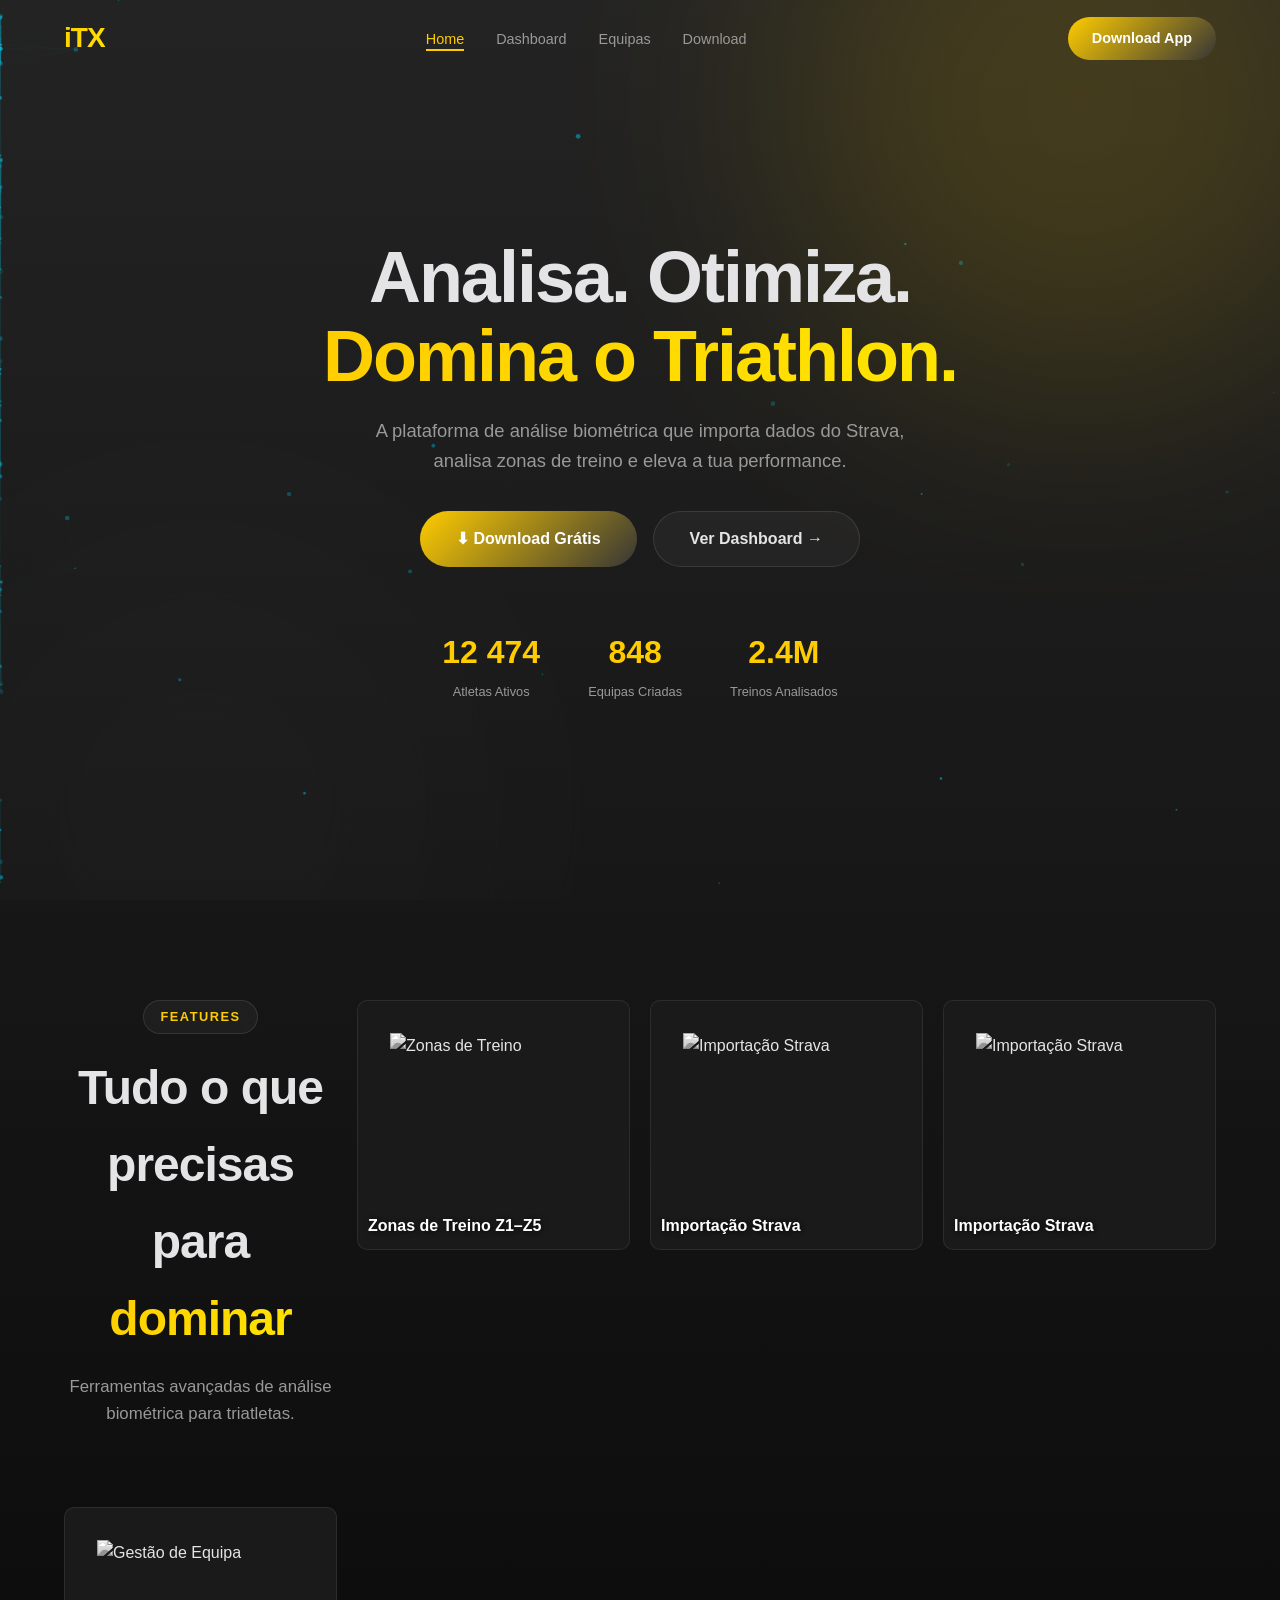
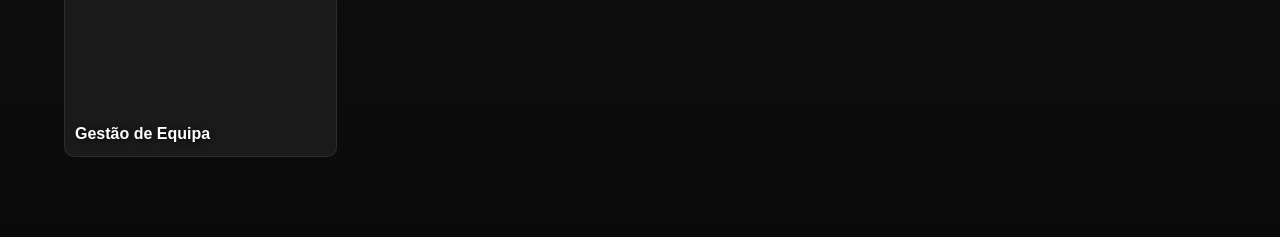
==== index.html @ 2cfc869a "Implement feature card styles and grid layout Added CSS styles for feature cards and grid layout." ====
<!DOCTYPE html>
<html lang="pt">
<head>
  <meta charset="UTF-8"/>
  <meta name="viewport" content="width=device-width, initial-scale=1.0"/>
  <title>iTX — Analisador Biométrico para Triatletas</title>
  <meta name="description" content="iTX é a app de análise biométrica para triatletas. Importa dados do Strava, Garmin, ZEEP e outros. Analise a sua performance ao pormenor."/>
  <link rel="stylesheet" href="styles.css"/>
  <style>
    /* Grid para cards de features */
    .features-grid {
      display: grid;
      grid-template-columns: repeat(auto-fit, minmax(250px, 1fr));
      gap: 20px;
      margin-top: 20px;
    }

    /* Card individual */
    .feature-card {
      position: relative;
      overflow: hidden;
      border-radius: 10px;
      height: 250px;
      display: flex;
      align-items: flex-end;
      justify-content: center;
      transition: transform 0.3s ease;
    }

    .feature-card:hover {
      transform: scale(1.05);
    }

    /* Imagem com filtro preto e branco */
    .minha-imagem {
      width: 100%;
      height: 100%;
      object-fit: cover;
      filter: grayscale(100%);
      transition: filter 0.3s ease;
      display: block;
    }

    .minha-imagem:hover {
      filter: grayscale(0%);
    }

    /* Texto sobreposto */
    .feature-card h3 {
      position: absolute;
      bottom: 10px;
      left: 10px;
      margin: 0;
      color: white;
      z-index: 2;
      text-shadow: 1px 1px 5px rgba(0,0,0,0.7);
      font-size: 1rem;
    }
  </style>
</head>
<body>

<!-- NAVBAR -->
<nav class="navbar" id="navbar">
  <div class="container">
    <a href="index.html" class="nav-logo">iTX</a>
    <ul class="nav-links" id="navLinks">
      <li><a href="index.html" class="active">Home</a></li>
      <li><a href="dashboard.html">Dashboard</a></li>
      <li><a href="teams.html">Equipas</a></li>
      <li><a href="download.html">Download</a></li>
    </ul>
    <a href="download.html" class="nav-cta">Download App</a>
    <button class="hamburger" id="hamburger" aria-label="Abrir Menu">
      <span></span><span></span><span></span>
    </button>
  </div>
</nav>

<!-- HERO -->
<section class="hero" id="hero">
  <canvas id="hero-canvas"></canvas>
  <div class="hero-glow hero-glow-1"></div>
  <div class="hero-glow hero-glow-2"></div>
  <div class="hero-content">
    <h1>Analisa. Otimiza.<br/><span class="gradient">Domina o Triathlon.</span></h1>
    <p>A plataforma de análise biométrica que importa dados do Strava, analisa zonas de treino e eleva a tua performance.</p>
    <div class="hero-buttons">
      <a href="download.html" class="btn-primary">⬇ Download Grátis</a>
      <a href="dashboard.html" class="btn-secondary">Ver Dashboard →</a>
    </div>
    <div class="hero-stats">
      <div class="hero-stat"><div class="number" data-target="12500">0</div><div class="label">Atletas Ativos</div></div>
      <div class="hero-stat"><div class="number" data-target="850">0</div><div class="label">Equipas Criadas</div></div>
      <div class="hero-stat"><div class="number" data-target="2400000">0</div><div class="label">Treinos Analisados</div></div>
    </div>
  </div>
</section>

<!-- FEATURES -->
<section id="features" class="section-padded">
  <div class="container features-grid">
    <div class="section-header reveal">
      <span class="section-tag">Features</span>
      <h2>Tudo o que precisas para <span class="gradient">dominar</span></h2>
      <p>Ferramentas avançadas de análise biométrica para triatletas.</p>
    </div>
    
    <!-- Card 1 -->
    <div class="feature-card">
      <img src="https://th.bing.com/th/id/R.bb0f7c78f700ab9ac6688da3b5086cfa?rik=JYllmGjwyQq37g&riu=http%3a%2f%2festaticos04.marca.com%2fmultimedia%2fjuegos-olimpicos%2fciclismo-pista%2f2016%2ffoton-ciclismo-pista.jpg&ehk=4uuXqbAcId4cYNTs7mXUwyfRypWR9WdDOHV%2fItPjon4%3d&risl=&pid=ImgRaw&r=0" alt="Zonas de Treino" class="minha-imagem">
      <h3>Zonas de Treino Z1–Z5</h3>
    </div>

    <!-- Card 2 -->
    <div class="feature-card">
      <img src="https://cdn.mos.cms.futurecdn.net/6SMFPfkesfo3VJgLJT7yLA-450-80.jpg" alt="Importação Strava" class="minha-imagem">
      <h3>Importação Strava</h3>
    </div>

    <!-- Card 3 -->
    <div class="feature-card">
      <img src="https://tse3.mm.bing.net/th/id/OIP.SvMtjg2W2-2FKrYG_euT1gHaE7?r=0&rs=1&pid=ImgDetMain&o=7&rm=3" alt="Importação Strava" class="minha-imagem">
      <h3>Importação Strava</h3>
    </div>

    <!-- Card 4 -->
    <div class="feature-card">
      <img src="https://tse3.mm.bing.net/th/id/OIP._GAlC9hhS2qosuyYgzfGvwHaDt?r=0&rs=1&pid=ImgDetMain&o=7&rm=3" alt="Gestão de Equipa" class="minha-imagem">
      <h3>Gestão de Equipa</h3>
    </div>
  </div>
</section>

<script src="script.js"></script>
</body>
</html>
---- styles.css ----
@import url('https://tse4.mm.bing.net/th/id/OIP.AXQoUljEABruuZJ7TBf3MgHaEK?w=2560&h=1440&rs=1&pid=ImgDetMain&o=7&rm=3');

:root {
  --bg: #050505;
  --surface: #111111;
  --card: #1a1a1a;
  --card-hover: #222222;
  --border: rgba(255,255,255,0.08);
  --primary: #FFCC00;
  --secondary: #363636;
  --accent: #FFE600;
  --warning: #FFaa00;
  --text: #e4e4e7;
  --text-muted: #999999;
  --z1: #333333;
  --z2: #666666;
  --z3: #999999;
  --z4: #FFCC00;
  --z5: #FFFFFF;
  --font: 'Inter', sans-serif;
  --radius: 16px;
  --radius-sm: 10px;
  --glass: rgba(255,255,255,0.04);
  --glass-border: rgba(255,255,255,0.1);
  --shadow: 0 8px 32px rgba(0,0,0,0.6);
  --transition: 0.3s cubic-bezier(0.4,0,0.2,1);
}

*, *::before, *::after { margin:0; padding:0; box-sizing:border-box; }

html { scroll-behavior: smooth; font-size: 16px; }

body {
  font-family: var(--font);
  background: linear-gradient(rgba(5, 5, 5, 0.88), rgba(5, 5, 5, 0.98)), url('https://tse4.mm.bing.net/th/id/OIP.AXQoUljEABruuZJ7TBf3MgHaEK?w=2560&h=1440&rs=1&pid=ImgDetMain&o=7&rm=3') center/cover fixed no-repeat;
  color: var(--text);
  line-height: 1.6;
  overflow-x: hidden;
}

a { color: var(--primary); text-decoration: none; transition: var(--transition); }
a:hover { color: var(--accent); }

.container { max-width: 1200px; margin: 0 auto; padding: 0 24px; }

/* ===== NAVBAR ===== */
.navbar {
  position: fixed; top: 0; left: 0; right: 0; z-index: 1000;
  padding: 16px 0;
  background: transparent;
  transition: var(--transition);
}
.navbar.scrolled {
  background: rgba(10,10,15,0.85);
  backdrop-filter: blur(20px);
  border-bottom: 1px solid var(--glass-border);
  padding: 10px 0;
}
.minha-imagem {
  filter: grayscale(100%); /* Deixa a imagem em preto e branco */
  transition: filter 0.3s ease; /* Transição suave se quiser hover */
}

/* Opcional: efeito ao passar o mouse */
.minha-imagem:hover {
  filter: grayscale(0%); /* Volta à cor original */
}
.navbar .container {
  display: flex; justify-content: space-between; align-items: center;
}
.nav-logo {
  font-size: 1.75rem; font-weight: 900; letter-spacing: -1px;
  background: linear-gradient(135deg, var(--primary), var(--accent));
  -webkit-background-clip: text; -webkit-text-fill-color: transparent;
  background-clip: text;
}
.nav-links { display: flex; gap: 32px; list-style: none; }
.nav-links a {
  color: var(--text-muted); font-size: 0.9rem; font-weight: 500;
  transition: var(--transition); position: relative;
}
.nav-links a:hover { color: var(--text); -webkit-text-fill-color: unset; }
.nav-links a::after {
  content: ''; position: absolute; bottom: -4px; left: 0; width: 0; height: 2px;
  background: var(--primary); transition: var(--transition);
}
.nav-links a:hover::after { width: 100%; }
.nav-cta {
  padding: 10px 24px; border-radius: 50px; font-weight: 600; font-size: 0.9rem;
  background: linear-gradient(135deg, var(--primary), var(--secondary));
  color: #fff; border: none; cursor: pointer; transition: var(--transition);
}
.nav-cta:hover { transform: translateY(-2px); box-shadow: 0 8px 25px rgba(0,212,255,0.3); color:#fff; }
.hamburger { display: none; flex-direction: column; gap: 5px; cursor: pointer; background:none; border:none; }
.hamburger span { width: 24px; height: 2px; background: var(--text); transition: var(--transition); }

/* ===== HERO ===== */
.hero {
  min-height: 100vh; display: flex; align-items: center; justify-content: center;
  position: relative; overflow: hidden; padding: 120px 0 80px;
}
#hero-canvas {
  position: absolute; top: 0; left: 0; width: 100%; height: 100%; z-index: 0;
}
.hero-glow {
  position: absolute; width: 600px; height: 600px; border-radius: 50%;
  filter: blur(120px); opacity: 0.15; z-index: 0;
}
.hero-glow-1 { background: var(--primary); top: -200px; right: -100px; }
.hero-glow-2 { background: var(--secondary); bottom: -200px; left: -100px; }
.hero-content {
  position: relative; z-index: 2; text-align: center; max-width: 800px;
}
.hero-badge {
  display: inline-flex; align-items: center; gap: 8px;
  padding: 8px 20px; border-radius: 50px;
  background: var(--glass); border: 1px solid var(--glass-border);
  font-size: 0.85rem; color: var(--primary); margin-bottom: 24px;
  animation: fadeInDown 0.8s ease;
}
.hero-badge .dot {
  width: 8px; height: 8px; border-radius: 50%; background: var(--accent);
  animation: pulse 2s infinite;
}
.hero h1 {
  font-size: clamp(2.5rem, 6vw, 4.5rem); font-weight: 900;
  line-height: 1.1; margin-bottom: 20px; letter-spacing: -2px;
  animation: fadeInUp 0.8s ease 0.2s both;
}
.hero h1 .gradient {
  background: linear-gradient(135deg, var(--primary), var(--accent));
  -webkit-background-clip: text; -webkit-text-fill-color: transparent; background-clip: text;
}
.hero p {
  font-size: 1.15rem; color: var(--text-muted); max-width: 560px; margin: 0 auto 36px;
  animation: fadeInUp 0.8s ease 0.4s both;
}
.hero-buttons {
  display: flex; gap: 16px; justify-content: center; flex-wrap: wrap;
  animation: fadeInUp 0.8s ease 0.6s both;
}
.btn-primary {
  padding: 14px 36px; border-radius: 50px; font-weight: 700; font-size: 1rem;
  background: linear-gradient(135deg, var(--primary), var(--secondary));
  color: #fff; border: none; cursor: pointer; transition: var(--transition);
  display: inline-flex; align-items: center; gap: 8px;
}
.btn-primary:hover { transform: translateY(-3px); box-shadow: 0 12px 35px rgba(0,212,255,0.35); color:#fff; }
.btn-secondary {
  padding: 14px 36px; border-radius: 50px; font-weight: 600; font-size: 1rem;
  background: var(--glass); border: 1px solid var(--glass-border);
  color: var(--text); cursor: pointer; transition: var(--transition);
  display: inline-flex; align-items: center; gap: 8px;
}
.btn-secondary:hover { background: rgba(255,255,255,0.08); transform: translateY(-2px); }
.hero-stats {
  display: flex; justify-content: center; gap: 48px; margin-top: 60px;
  animation: fadeInUp 0.8s ease 0.8s both;
}
.hero-stat { text-align: center; }
.hero-stat .number {
  font-size: 2rem; font-weight: 800; color: var(--primary);
}
.hero-stat .label { font-size: 0.8rem; color: var(--text-muted); margin-top: 4px; }

/* ===== SECTION GENERAL ===== */
section { padding: 100px 0; position: relative; }
.section-header { text-align: center; margin-bottom: 60px; }
.section-tag {
  display: inline-block; padding: 6px 16px; border-radius: 50px;
  background: var(--glass); border: 1px solid var(--glass-border);
  font-size: 0.8rem; color: var(--primary); font-weight: 600;
  text-transform: uppercase; letter-spacing: 1.5px; margin-bottom: 16px;
}
.section-header h2 {
  font-size: clamp(2rem, 4vw, 3rem); font-weight: 800; letter-spacing: -1px; margin-bottom: 16px;
}
.section-header p { font-size: 1.05rem; color: var(--text-muted); max-width: 560px; margin: 0 auto; }

/* ===== FEATURES BENTO GRID ===== */
.features-grid {
  display: grid;
  grid-template-columns: repeat(3, 1fr);
  grid-template-rows: auto auto;
  gap: 20px;
}
.feature-card {
  background: var(--card); border: 1px solid var(--border);
  border-radius: var(--radius); padding: 32px;
  transition: var(--transition); position: relative; overflow: hidden;
}
.feature-card::before {
  content: ''; position: absolute; top: 0; left: 0; right: 0; height: 2px;
  background: linear-gradient(90deg, transparent, var(--primary), transparent);
  opacity: 0; transition: var(--transition);
}
.feature-card:hover { background: var(--card-hover); transform: translateY(-4px); border-color: var(--glass-border); }
.feature-card:hover::before { opacity: 1; }
.feature-card.large { grid-column: span 2; }
.feature-icon {
  width: 48px; height: 48px; border-radius: 12px;
  background: linear-gradient(135deg, rgba(0,212,255,0.15), rgba(124,58,237,0.15));
  display: flex; align-items: center; justify-content: center;
  font-size: 1.4rem; margin-bottom: 20px;
}
.feature-card h3 { font-size: 1.2rem; font-weight: 700; margin-bottom: 10px; }
.feature-card p { font-size: 0.92rem; color: var(--text-muted); line-height: 1.6; }

/* Zone bars inside feature card */
.zone-bars { display: flex; gap: 8px; margin-top: 20px; align-items: flex-end; height: 80px; }
.zone-bar {
  flex: 1; border-radius: 6px 6px 0 0; position: relative;
  animation: growUp 1.5s ease forwards; transform-origin: bottom;
}
.zone-bar span {
  position: absolute; top: -22px; left: 50%; transform: translateX(-50%);
  font-size: 0.7rem; font-weight: 700; color: var(--text-muted);
}
.zone-bar.z1 { background: var(--z1); height: 30%; }
.zone-bar.z2 { background: var(--z2); height: 55%; }
.zone-bar.z3 { background: var(--z3); height: 80%; }
.zone-bar.z4 { background: var(--z4); height: 65%; }
.zone-bar.z5 { background: var(--z5); height: 40%; }

/* ===== DASHBOARD PREVIEW ===== */
.dashboard {
  background: var(--surface); border: 1px solid var(--border);
  border-radius: 20px; padding: 32px; margin-top: 20px;
  box-shadow: var(--shadow);
}
.dash-grid {
  display: grid; grid-template-columns: 1fr 1fr; gap: 20px;
}
.dash-card {
  background: var(--card); border: 1px solid var(--border);
  border-radius: var(--radius-sm); padding: 24px;
}
.dash-card h4 {
  font-size: 0.85rem; color: var(--text-muted); font-weight: 600;
  text-transform: uppercase; letter-spacing: 1px; margin-bottom: 16px;
}
.dash-card.full { grid-column: span 2; }

/* Zone chart */
.zones-chart { display: flex; gap: 12px; align-items: flex-end; height: 160px; padding-top: 20px; }
.zone-col { flex: 1; display: flex; flex-direction: column; align-items: center; gap: 8px; height: 100%; justify-content: flex-end; }
.zone-fill {
  width: 100%; border-radius: 8px 8px 4px 4px; transition: height 1.2s ease;
  position: relative;
}
.zone-fill::after {
  content: attr(data-pct); position: absolute; top: -24px; left: 50%;
  transform: translateX(-50%); font-size: 0.75rem; font-weight: 700; color: var(--text);
}
.zone-label { font-size: 0.75rem; font-weight: 600; color: var(--text-muted); }
.zone-fill.z1 { background: linear-gradient(180deg, var(--z1), rgba(59,130,246,0.4)); }
.zone-fill.z2 { background: linear-gradient(180deg, var(--z2), rgba(34,197,94,0.4)); }
.zone-fill.z3 { background: linear-gradient(180deg, var(--z3), rgba(234,179,8,0.4)); }
.zone-fill.z4 { background: linear-gradient(180deg, var(--z4), rgba(249,115,22,0.4)); }
.zone-fill.z5 { background: linear-gradient(180deg, var(--z5), rgba(239,68,68,0.4)); }

/* Metric mini cards */
.metrics-grid { display: grid; grid-template-columns: 1fr 1fr; gap: 12px; }
.metric {
  background: var(--glass); border: 1px solid var(--glass-border);
  border-radius: var(--radius-sm); padding: 16px; text-align: center;
}
.metric .val { font-size: 1.6rem; font-weight: 800; color: var(--primary); }
.metric .lbl { font-size: 0.75rem; color: var(--text-muted); margin-top: 4px; }

/* Donut chart */
.donut-wrap { display: flex; align-items: center; justify-content: center; gap: 24px; }
.donut-chart { width: 140px; height: 140px; position: relative; }
.donut-chart svg { width: 100%; height: 100%; transform: rotate(-90deg); }
.donut-chart circle {
  fill: none; stroke-width: 14; stroke-linecap: round;
  transition: stroke-dashoffset 1.5s ease;
}
.donut-legend { display: flex; flex-direction: column; gap: 8px; }
.legend-item {
  display: flex; align-items: center; gap: 8px; font-size: 0.82rem; color: var(--text-muted);
}
.legend-dot { width: 10px; height: 10px; border-radius: 50%; }

/* Weekly chart */
.weekly-chart { height: 120px; display: flex; align-items: flex-end; gap: 8px; padding-top: 10px; }
.week-bar {
  flex: 1; border-radius: 6px 6px 2px 2px;
  background: linear-gradient(180deg, var(--primary), rgba(0,212,255,0.2));
  transition: height 1s ease; position: relative;
}
.week-bar::after {
  content: attr(data-day); position: absolute; bottom: -20px; left: 50%;
  transform: translateX(-50%); font-size: 0.65rem; color: var(--text-muted);
}

/* Sport tabs */
.sport-tabs { display: flex; gap: 8px; margin-bottom: 20px; }
.sport-tab {
  padding: 8px 20px; border-radius: 50px; font-size: 0.82rem; font-weight: 600;
  background: var(--glass); border: 1px solid var(--glass-border);
  color: var(--text-muted); cursor: pointer; transition: var(--transition);
}
.sport-tab.active, .sport-tab:hover {
  background: linear-gradient(135deg, var(--primary), var(--secondary));
  color: #fff; border-color: transparent;
}

/* ===== TEAMS SECTION ===== */
.teams-showcase {
  display: grid; grid-template-columns: 1fr 1fr; gap: 40px; align-items: center;
}
.team-preview {
  background: var(--card); border: 1px solid var(--border);
  border-radius: var(--radius); padding: 32px; position: relative;
}
.team-header { display: flex; justify-content: space-between; align-items: center; margin-bottom: 24px; }
.team-name { font-size: 1.3rem; font-weight: 700; }
.team-badge {
  padding: 4px 12px; border-radius: 50px; font-size: 0.75rem; font-weight: 600;
  background: rgba(0,255,136,0.1); color: var(--accent); border: 1px solid rgba(0,255,136,0.2);
}
.athlete-list { display: flex; flex-direction: column; gap: 12px; }
.athlete-row {
  display: flex; align-items: center; gap: 12px; padding: 12px;
  background: var(--glass); border-radius: var(--radius-sm);
  border: 1px solid var(--glass-border); transition: var(--transition);
}
.athlete-row:hover { background: rgba(255,255,255,0.06); }
.athlete-avatar {
  width: 40px; height: 40px; border-radius: 50%;
  background: linear-gradient(135deg, var(--primary), var(--secondary));
  display: flex; align-items: center; justify-content: center;
  font-weight: 700; font-size: 0.85rem; color: #fff; flex-shrink: 0;
}
.athlete-info { flex: 1; }
.athlete-info .name { font-weight: 600; font-size: 0.9rem; }
.athlete-info .role { font-size: 0.78rem; color: var(--text-muted); }
.athlete-stats { display: flex; gap: 16px; }
.athlete-stat {
  text-align: center; font-size: 0.75rem;
}
.athlete-stat .val { font-weight: 700; color: var(--primary); font-size: 0.85rem; }
.teams-info h3 { font-size: 1.8rem; font-weight: 800; margin-bottom: 16px; }
.teams-info p { color: var(--text-muted); margin-bottom: 24px; line-height: 1.7; }
.teams-features { list-style: none; display: flex; flex-direction: column; gap: 12px; margin-bottom: 32px; }
.teams-features li {
  display: flex; align-items: center; gap: 10px; font-size: 0.92rem; color: var(--text-muted);
}
.teams-features li .check { color: var(--accent); font-size: 1.1rem; }

/* ===== INTEGRATIONS ===== */
.integrations-track {
  display: flex; justify-content: center; gap: 40px; flex-wrap: wrap;
}
.integration-card {
  width: 140px; height: 140px; display: flex; flex-direction: column;
  align-items: center; justify-content: center; gap: 12px;
  background: var(--card); border: 1px solid var(--border);
  border-radius: var(--radius); transition: var(--transition); cursor: default;
}
.integration-card:hover {
  transform: translateY(-6px); border-color: var(--primary);
  box-shadow: 0 12px 40px rgba(0,212,255,0.1);
}
.integration-card .logo { font-size: 2.2rem; }
.integration-card .name { font-size: 0.8rem; font-weight: 600; color: var(--text-muted); }

/* ===== TESTIMONIALS ===== */
.testimonials-grid { display: grid; grid-template-columns: repeat(3,1fr); gap: 20px; }
.testimonial-card {
  background: var(--card); border: 1px solid var(--border);
  border-radius: var(--radius); padding: 28px;
  transition: var(--transition); position: relative;
}
.testimonial-card:hover { transform: translateY(-4px); border-color: var(--glass-border); }
.testimonial-card .stars { color: var(--z3); font-size: 0.9rem; margin-bottom: 16px; }
.testimonial-card .quote {
  font-size: 0.95rem; color: var(--text-muted); line-height: 1.7;
  margin-bottom: 20px; font-style: italic;
}
.testimonial-author { display: flex; align-items: center; gap: 12px; }
.testimonial-author .avatar {
  width: 44px; height: 44px; border-radius: 50%;
  background: linear-gradient(135deg, var(--secondary), var(--primary));
  display: flex; align-items: center; justify-content: center;
  font-weight: 700; font-size: 1rem; color: #fff;
}
.testimonial-author .info .name { font-weight: 600; font-size: 0.9rem; }
.testimonial-author .info .title { font-size: 0.78rem; color: var(--text-muted); }

/* ===== DOWNLOAD CTA ===== */
.download-section {
  background: linear-gradient(180deg, var(--bg), var(--surface));
  position: relative; overflow: hidden;
}
.download-glow {
  position: absolute; width: 500px; height: 500px; border-radius: 50%;
  filter: blur(140px); opacity: 0.1;
}
.download-glow-1 { background: var(--primary); top: -200px; left: 50%; transform: translateX(-50%); }
.download-content {
  text-align: center; position: relative; z-index: 2;
}
.download-content h2 {
  font-size: clamp(2rem, 4vw, 3.2rem); font-weight: 900; margin-bottom: 16px;
}
.download-content p { font-size: 1.1rem; color: var(--text-muted); margin-bottom: 40px; max-width: 500px; margin-left: auto; margin-right: auto; }
.download-buttons { display: flex; gap: 16px; justify-content: center; flex-wrap: wrap; margin-bottom: 40px; }
.store-btn {
  display: flex; align-items: center; gap: 12px; padding: 14px 28px;
  background: var(--card); border: 1px solid var(--border);
  border-radius: var(--radius-sm); transition: var(--transition); cursor: pointer;
  color: var(--text);
}
.store-btn:hover { border-color: var(--primary); transform: translateY(-3px); box-shadow: 0 8px 30px rgba(0,212,255,0.15); }
.store-btn .icon { font-size: 1.8rem; }
.store-btn .text { text-align: left; }
.store-btn .text .small { font-size: 0.7rem; color: var(--text-muted); }
.store-btn .text .big { font-size: 1rem; font-weight: 700; }
.download-stats { display: flex; justify-content: center; gap: 48px; }
.download-stat .num { font-size: 1.8rem; font-weight: 800; color: var(--primary); }
.download-stat .lbl { font-size: 0.8rem; color: var(--text-muted); }

/* ===== FOOTER ===== */
.footer {
  padding: 60px 0 30px;
  background: var(--surface); border-top: 1px solid var(--border);
}
.footer-grid {
  display: grid; grid-template-columns: 2fr 1fr 1fr 1fr; gap: 40px;
  margin-bottom: 40px;
}
.footer-brand .logo {
  font-size: 1.5rem; font-weight: 900;
  background: linear-gradient(135deg, var(--primary), var(--accent));
  -webkit-background-clip: text; -webkit-text-fill-color: transparent; background-clip: text;
  margin-bottom: 12px;
}
.footer-brand p { font-size: 0.88rem; color: var(--text-muted); line-height: 1.7; }
.footer-col h4 { font-size: 0.85rem; font-weight: 700; text-transform: uppercase; letter-spacing: 1px; margin-bottom: 16px; }
.footer-col ul { list-style: none; display: flex; flex-direction: column; gap: 10px; }
.footer-col ul a { color: var(--text-muted); font-size: 0.88rem; }
.footer-col ul a:hover { color: var(--primary); }
.footer-bottom {
  border-top: 1px solid var(--border); padding-top: 24px;
  display: flex; justify-content: space-between; align-items: center;
  font-size: 0.82rem; color: var(--text-muted);
}
.footer-social { display: flex; gap: 16px; }
.footer-social a { color: var(--text-muted); font-size: 1.1rem; display: flex; align-items: center; justify-content: center; }
.footer-social a img { width: 20px; height: 20px; opacity: 0.7; transition: var(--transition); }
.footer-social a:hover img { opacity: 1; }

.ui-icon { display: inline-block; vertical-align: middle; }
.feature-icon img { width: 28px; height: 28px; }
.integration-card img { width: 40px; height: 40px; }
.store-btn .icon img { width: 28px; height: 28px; }
.req-icon img { width: 40px; height: 40px; }
.team-emoji img { width: 24px; height: 24px; }
.stars img { width: 14px; height: 14px; margin-right: 2px; }
.activity-icon img { width: 20px; height: 20px; }

/* ===== GRADIENT TEXT GLOBAL ===== */
.gradient {
  background: linear-gradient(135deg, var(--primary), var(--accent));
  -webkit-background-clip: text; -webkit-text-fill-color: transparent; background-clip: text;
}
.section-padded { padding: 80px 0; }

/* ===== NAV ACTIVE ===== */
.nav-links a.active { color: var(--primary); }
.nav-links a.active::after { width: 100%; }

/* ===== PAGE HERO (subpages) ===== */
.page-hero {
  padding: 140px 0 60px; position: relative; overflow: hidden;
}
.page-hero-content { max-width: 600px; }
.page-hero-content h1 {
  font-size: clamp(2rem, 5vw, 3.5rem); font-weight: 900; line-height: 1.1;
  letter-spacing: -1.5px; margin-bottom: 16px;
}
.page-hero-content p { font-size: 1.05rem; color: var(--text-muted); }
.download-hero .page-hero-content { max-width: 700px; }

/* ===== CTA SECTION ===== */
.cta-section { padding: 100px 0; position: relative; overflow: hidden; }
.cta-glow {
  position: absolute; width: 600px; height: 600px; border-radius: 50%;
  background: var(--primary); filter: blur(160px); opacity: 0.08;
  top: 50%; left: 50%; transform: translate(-50%,-50%);
}
.cta-content { text-align: center; position: relative; z-index: 2; }
.cta-content h2 {
  font-size: clamp(2rem, 4vw, 3.2rem); font-weight: 900; margin-bottom: 16px;
}
.cta-content p { font-size: 1.1rem; color: var(--text-muted); margin-bottom: 36px; }

/* ===== ZONE DETAILS (dashboard page) ===== */
.zone-details-grid {
  display: grid; grid-template-columns: repeat(5, 1fr); gap: 16px;
}
.zone-detail-card {
  background: var(--card); border: 1px solid var(--border);
  border-radius: var(--radius-sm); padding: 20px;
  transition: var(--transition); border-top: 3px solid var(--zone-color);
}
.zone-detail-card:hover { transform: translateY(-4px); border-color: var(--zone-color); }
.zone-detail-header { display: flex; align-items: center; gap: 10px; margin-bottom: 8px; }
.zone-number {
  font-size: 1.1rem; font-weight: 900; color: var(--zone-color);
  background: rgba(255,255,255,0.05); padding: 4px 10px; border-radius: 6px;
}
.zone-title { font-weight: 700; font-size: 0.9rem; }
.zone-detail-range { font-size: 0.78rem; color: var(--primary); font-weight: 600; margin-bottom: 8px; }
.zone-detail-desc { font-size: 0.8rem; color: var(--text-muted); line-height: 1.5; margin-bottom: 12px; }
.zone-detail-bar {
  height: 6px; background: rgba(255,255,255,0.06); border-radius: 3px; overflow: hidden;
}
.zone-detail-fill { height: 100%; border-radius: 3px; transition: width 1.5s ease; }
.zone-detail-time { font-size: 0.75rem; color: var(--text-muted); margin-top: 6px; }

/* ===== ACTIVITY LIST (dashboard page) ===== */
.activity-list { display: flex; flex-direction: column; gap: 12px; }
.activity-row {
  display: flex; align-items: center; gap: 16px; padding: 16px;
  background: var(--glass); border: 1px solid var(--glass-border);
  border-radius: var(--radius-sm); transition: var(--transition);
}
.activity-row:hover { background: rgba(255,255,255,0.06); }
.activity-icon {
  width: 44px; height: 44px; border-radius: 12px;
  display: flex; align-items: center; justify-content: center;
  font-size: 1.3rem; flex-shrink: 0;
}
.activity-info { flex: 1; }
.activity-name { font-weight: 600; font-size: 0.92rem; }
.activity-date { font-size: 0.78rem; color: var(--text-muted); margin-top: 2px; }
.activity-zones {
  display: flex; gap: 2px; width: 120px; height: 8px; border-radius: 4px; overflow: hidden;
}
.az { flex: 1; }
.az.z1 { background: var(--z1); }
.az.z2 { background: var(--z2); }
.az.z3 { background: var(--z3); }
.az.z4 { background: var(--z4); }
.az.z5 { background: var(--z5); }
.activity-tss {
  font-size: 0.82rem; font-weight: 700; color: var(--primary);
  white-space: nowrap;
}

/* ===== TEAMS PAGE ===== */
.create-team-card {
  background: var(--card); border: 1px solid var(--border);
  border-radius: var(--radius); padding: 36px; margin-bottom: 48px;
}
.create-team-header h3 { font-size: 1.3rem; font-weight: 700; margin-bottom: 8px; }
.create-team-header p { font-size: 0.92rem; color: var(--text-muted); margin-bottom: 24px; }
.create-team-form .form-row { display: flex; gap: 16px; margin-bottom: 20px; }
.form-group { flex: 1; display: flex; flex-direction: column; gap: 6px; }
.form-group label { font-size: 0.82rem; font-weight: 600; color: var(--text-muted); }
.form-group input, .form-group select {
  padding: 12px 16px; border-radius: var(--radius-sm);
  background: var(--glass); border: 1px solid var(--glass-border);
  color: var(--text); font-family: var(--font); font-size: 0.92rem;
  transition: var(--transition); outline: none;
}
.form-group input:focus, .form-group select:focus { border-color: var(--primary); }
.form-group select option { background: var(--card); color: var(--text); }

.teams-section-title {
  font-size: 1.4rem; font-weight: 700; margin-bottom: 24px;
}
.teams-list { display: flex; flex-direction: column; gap: 24px; }
.team-card-full {
  background: var(--card); border: 1px solid var(--border);
  border-radius: var(--radius); padding: 32px; transition: var(--transition);
}
.team-card-full:hover { border-color: var(--glass-border); }
.team-card-header {
  display: flex; justify-content: space-between; align-items: center;
  margin-bottom: 24px; flex-wrap: wrap; gap: 16px;
}
.team-card-title { display: flex; align-items: center; gap: 12px; }
.team-card-title h3 { font-size: 1.2rem; font-weight: 700; }
.team-emoji { font-size: 1.5rem; }
.team-type-badge {
  display: inline-block; padding: 3px 10px; border-radius: 50px;
  font-size: 0.7rem; font-weight: 600; background: rgba(0,212,255,0.1);
  color: var(--primary); border: 1px solid rgba(0,212,255,0.2);
  margin-top: 2px;
}
.team-card-stats { display: flex; gap: 24px; }
.tcs { text-align: center; }
.tcs-val { display: block; font-size: 1.1rem; font-weight: 800; color: var(--primary); }
.tcs-lbl { font-size: 0.72rem; color: var(--text-muted); }

.team-athletes-grid {
  display: grid; grid-template-columns: repeat(4, 1fr); gap: 16px;
}
.team-athlete-card {
  background: var(--glass); border: 1px solid var(--glass-border);
  border-radius: var(--radius-sm); padding: 20px; text-align: center;
  transition: var(--transition);
}
.team-athlete-card:hover { background: rgba(255,255,255,0.06); transform: translateY(-3px); }
.ta-avatar {
  width: 52px; height: 52px; border-radius: 50%; margin: 0 auto 12px;
  display: flex; align-items: center; justify-content: center;
  font-weight: 800; font-size: 1rem; color: #fff;
}
.ta-name { font-weight: 700; font-size: 0.9rem; margin-bottom: 2px; }
.ta-role { font-size: 0.75rem; color: var(--text-muted); margin-bottom: 12px; }
.ta-stats-row { display: flex; justify-content: center; gap: 12px; margin-bottom: 12px; }
.ta-stat { text-align: center; }
.ta-val { display: block; font-size: 0.82rem; font-weight: 700; color: var(--primary); }
.ta-lbl { font-size: 0.65rem; color: var(--text-muted); }
.ta-zone-mini {
  display: flex; gap: 2px; height: 6px; border-radius: 3px; overflow: hidden;
}
.tz { flex: 1; }
.tz.z1 { background: var(--z1); }
.tz.z2 { background: var(--z2); }
.tz.z3 { background: var(--z3); }
.tz.z4 { background: var(--z4); }
.tz.z5 { background: var(--z5); }

/* ===== DOWNLOAD PAGE ===== */
.download-stats-bar {
  display: flex; justify-content: center; align-items: center; gap: 32px;
  background: var(--card); border: 1px solid var(--border);
  border-radius: var(--radius); padding: 32px; flex-wrap: wrap;
}
.dsb-item { text-align: center; }
.dsb-val { font-size: 2rem; font-weight: 900; color: var(--primary); }
.dsb-lbl { font-size: 0.82rem; color: var(--text-muted); margin-top: 4px; }
.dsb-sep { width: 1px; height: 40px; background: var(--border); }

.req-grid { display: grid; grid-template-columns: repeat(3, 1fr); gap: 20px; }
.req-card {
  background: var(--card); border: 1px solid var(--border);
  border-radius: var(--radius); padding: 32px; text-align: center;
  transition: var(--transition);
}
.req-card:hover { transform: translateY(-4px); border-color: var(--primary); }
.req-icon { font-size: 2.5rem; margin-bottom: 16px; }
.req-card h3 { font-size: 1.2rem; font-weight: 700; margin-bottom: 16px; }
.req-list {
  list-style: none; display: flex; flex-direction: column; gap: 8px;
  text-align: left;
}
.req-list li {
  font-size: 0.88rem; color: var(--text-muted); padding-left: 16px;
  position: relative;
}
.req-list li::before {
  content: '✓'; position: absolute; left: 0; color: var(--accent); font-size: 0.8rem;
}

/* FAQ */
.faq-list { max-width: 720px; margin: 0 auto; display: flex; flex-direction: column; gap: 12px; }
.faq-item {
  background: var(--card); border: 1px solid var(--border);
  border-radius: var(--radius-sm); overflow: hidden; transition: var(--transition);
}
.faq-item:hover { border-color: var(--glass-border); }
.faq-question {
  width: 100%; display: flex; justify-content: space-between; align-items: center;
  padding: 18px 24px; background: none; border: none; color: var(--text);
  font-family: var(--font); font-size: 0.95rem; font-weight: 600;
  cursor: pointer; text-align: left;
}
.faq-icon {
  font-size: 1.3rem; color: var(--primary); transition: var(--transition);
}
.faq-answer {
  max-height: 0; overflow: hidden; transition: max-height 0.4s ease, padding 0.4s ease;
}
.faq-answer p { padding: 0 24px; font-size: 0.9rem; color: var(--text-muted); line-height: 1.7; }
.faq-item.open .faq-answer { max-height: 200px; }
.faq-item.open .faq-answer p { padding: 0 24px 18px; }
.faq-item.open .faq-icon { transform: rotate(45deg); }

/* ===== ANIMATIONS ===== */
@keyframes fadeInUp { from { opacity:0; transform:translateY(30px); } to { opacity:1; transform:translateY(0); } }
@keyframes fadeInDown { from { opacity:0; transform:translateY(-20px); } to { opacity:1; transform:translateY(0); } }
@keyframes pulse { 0%,100% { opacity:1; } 50% { opacity:0.4; } }
@keyframes growUp { from { transform: scaleY(0); } to { transform: scaleY(1); } }
@keyframes float { 0%,100% { transform: translateY(0); } 50% { transform: translateY(-10px); } }
@keyframes glow { 0%,100% { box-shadow: 0 0 20px rgba(0,212,255,0.2); } 50% { box-shadow: 0 0 40px rgba(0,212,255,0.4); } }

.reveal { opacity: 0; transform: translateY(40px); transition: opacity 0.8s ease, transform 0.8s ease; }
.reveal.visible { opacity: 1; transform: translateY(0); }

/* ===== RESPONSIVE ===== */
@media (max-width: 1024px) {
  .features-grid { grid-template-columns: repeat(2, 1fr); }
  .feature-card.large { grid-column: span 1; }
  .dash-grid { grid-template-columns: 1fr; }
  .dash-card.full { grid-column: span 1; }
  .teams-showcase { grid-template-columns: 1fr; }
  .zone-details-grid { grid-template-columns: repeat(3, 1fr); }
  .team-athletes-grid { grid-template-columns: repeat(2, 1fr); }
}
@media (max-width: 768px) {
  .nav-links { display: none; position: fixed; top: 0; left: 0; right: 0; bottom: 0; background: rgba(10,10,15,0.97); flex-direction: column; align-items: center; justify-content: center; gap: 24px; }
  .nav-links.open { display: flex; }
  .hamburger { display: flex; }
  .nav-cta { display: none; }
  .features-grid { grid-template-columns: 1fr; }
  .testimonials-grid { grid-template-columns: 1fr; }
  .hero-stats { gap: 24px; }
  .hero h1 { font-size: 2.2rem; }
  .footer-grid { grid-template-columns: 1fr 1fr; }
  .download-buttons { flex-direction: column; align-items: center; }
  .integrations-track { gap: 16px; }
  .integration-card { width: 110px; height: 110px; }
  .zone-details-grid { grid-template-columns: repeat(2, 1fr); }
  .team-athletes-grid { grid-template-columns: 1fr; }
  .req-grid { grid-template-columns: 1fr; }
  .create-team-form .form-row { flex-direction: column; }
  .activity-zones { display: none; }
  .dsb-sep { display: none; }
  .download-stats-bar { gap: 24px; }
}
@media (max-width: 480px) {
  .hero-stats { flex-direction: column; gap: 16px; }
  .footer-grid { grid-template-columns: 1fr; }
  .footer-bottom { flex-direction: column; gap: 12px; text-align: center; }
  .zone-details-grid { grid-template-columns: 1fr; }
  .team-card-stats { gap: 12px; }
}
/ *   C L I C K   A N I M A T I O N S   * / 
 
 . b t n - p r i m a r y : a c t i v e ,   . b t n - s e c o n d a r y : a c t i v e ,   . n a v - c t a : a c t i v e ,   . s t o r e - b t n : a c t i v e ,   . s p o r t - t a b : a c t i v e   {   t r a n s f o r m :   s c a l e ( 0 . 9 5 ) ;   t r a n s i t i o n :   t r a n s f o r m   0 . 1 s   e a s e ;   } 
 
 . i n t e g r a t i o n - c a r d : a c t i v e ,   . f e a t u r e - c a r d : a c t i v e ,   . t e a m - c a r d - f u l l : a c t i v e   {   t r a n s f o r m :   s c a l e ( 0 . 9 8 ) ;   t r a n s i t i o n :   t r a n s f o r m   0 . 1 s   e a s e ;   } 
 
 
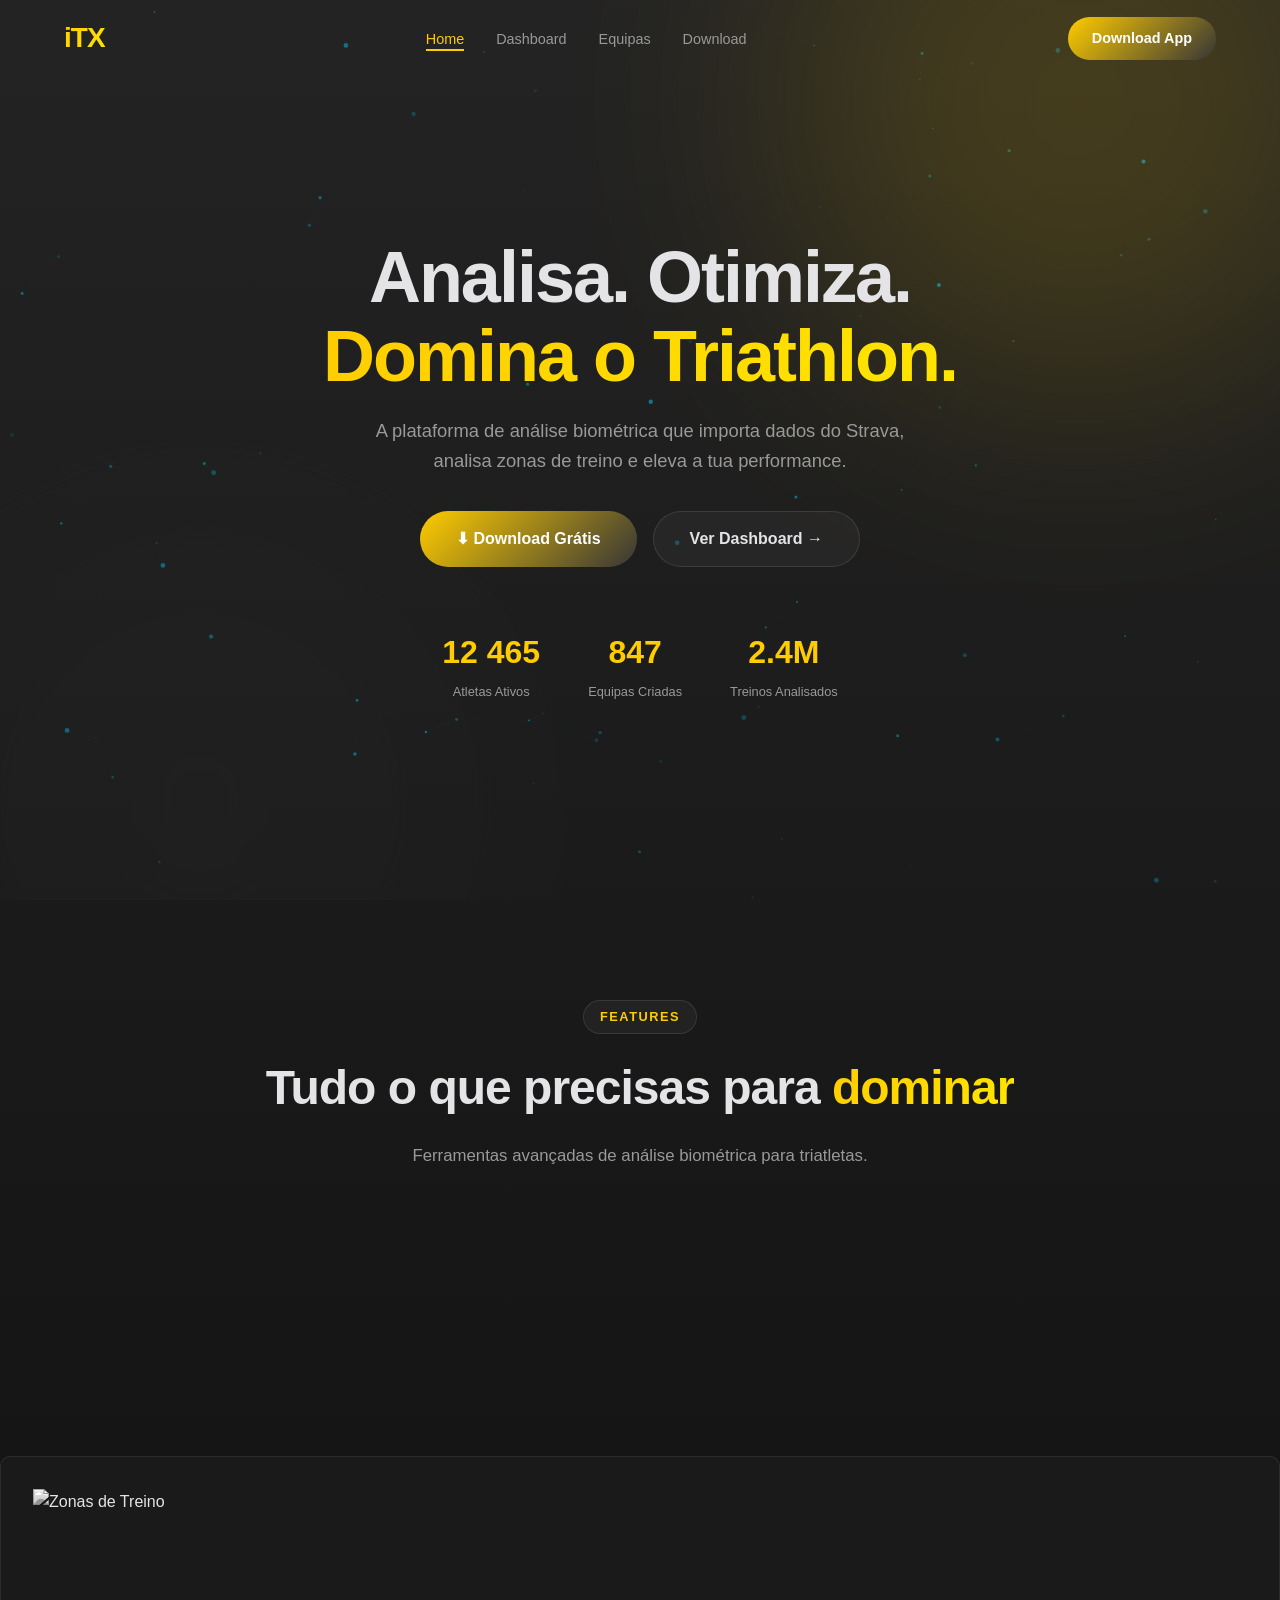
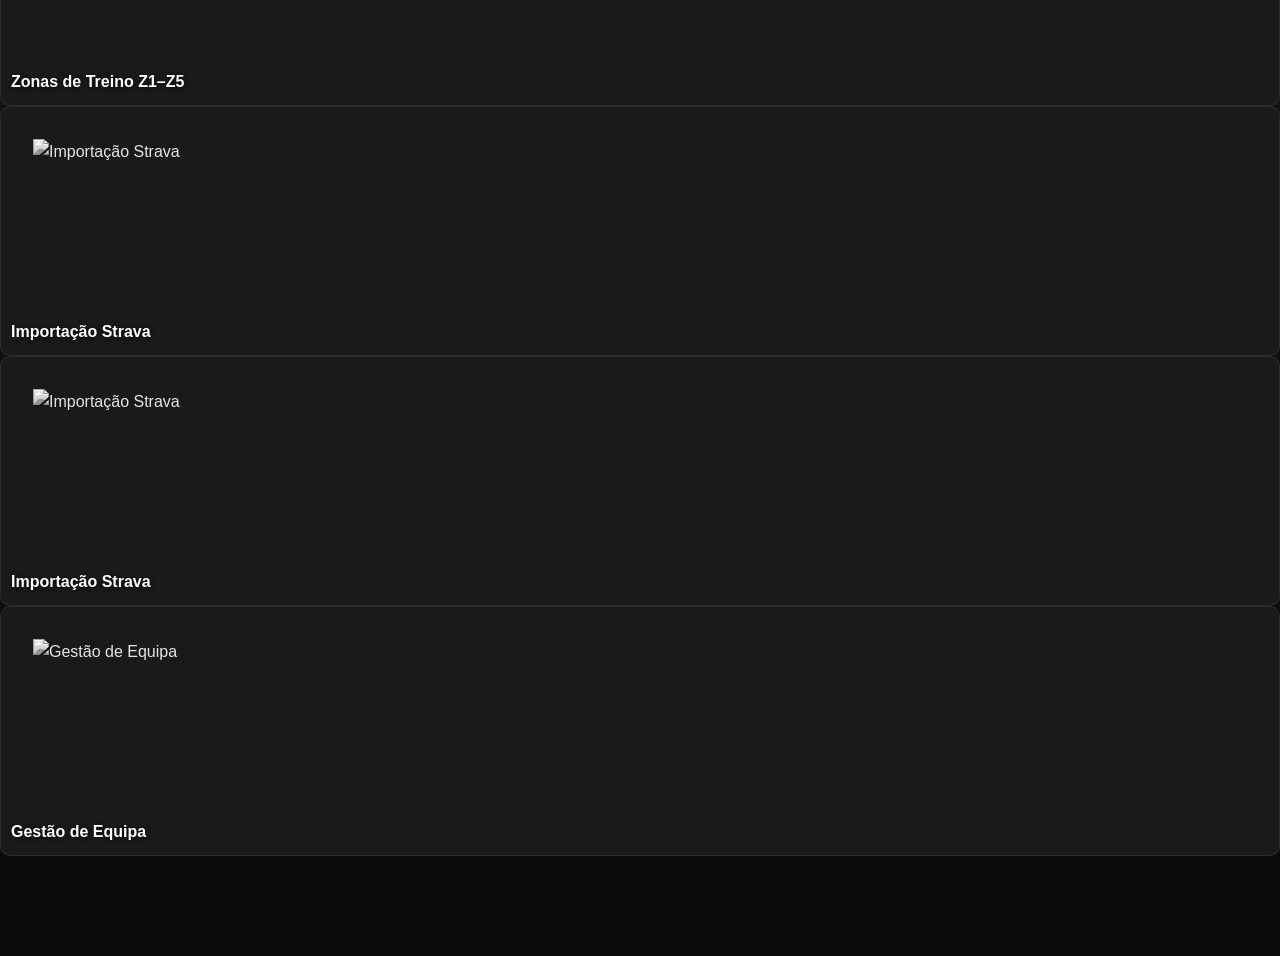
==== commit 2c4b2a93: "Update index.html" ====
--- a/index.html
+++ b/index.html
@@ -99,13 +99,15 @@
 
 <!-- FEATURES -->
 <section id="features" class="section-padded">
-  <div class="container features-grid">
+  <div class="container features-grid" style="alignment">
     <div class="section-header reveal">
       <span class="section-tag">Features</span>
       <h2>Tudo o que precisas para <span class="gradient">dominar</span></h2>
       <p>Ferramentas avançadas de análise biométrica para triatletas.</p>
     </div>
-    
+</section>
+    <br>  
+  <section>
     <!-- Card 1 -->
     <div class="feature-card">
       <img src="https://th.bing.com/th/id/R.bb0f7c78f700ab9ac6688da3b5086cfa?rik=JYllmGjwyQq37g&riu=http%3a%2f%2festaticos04.marca.com%2fmultimedia%2fjuegos-olimpicos%2fciclismo-pista%2f2016%2ffoton-ciclismo-pista.jpg&ehk=4uuXqbAcId4cYNTs7mXUwyfRypWR9WdDOHV%2fItPjon4%3d&risl=&pid=ImgRaw&r=0" alt="Zonas de Treino" class="minha-imagem">
@@ -130,7 +132,7 @@
       <h3>Gestão de Equipa</h3>
     </div>
   </div>
-</section>
+  </section>
 
 <script src="script.js"></script>
 </body>
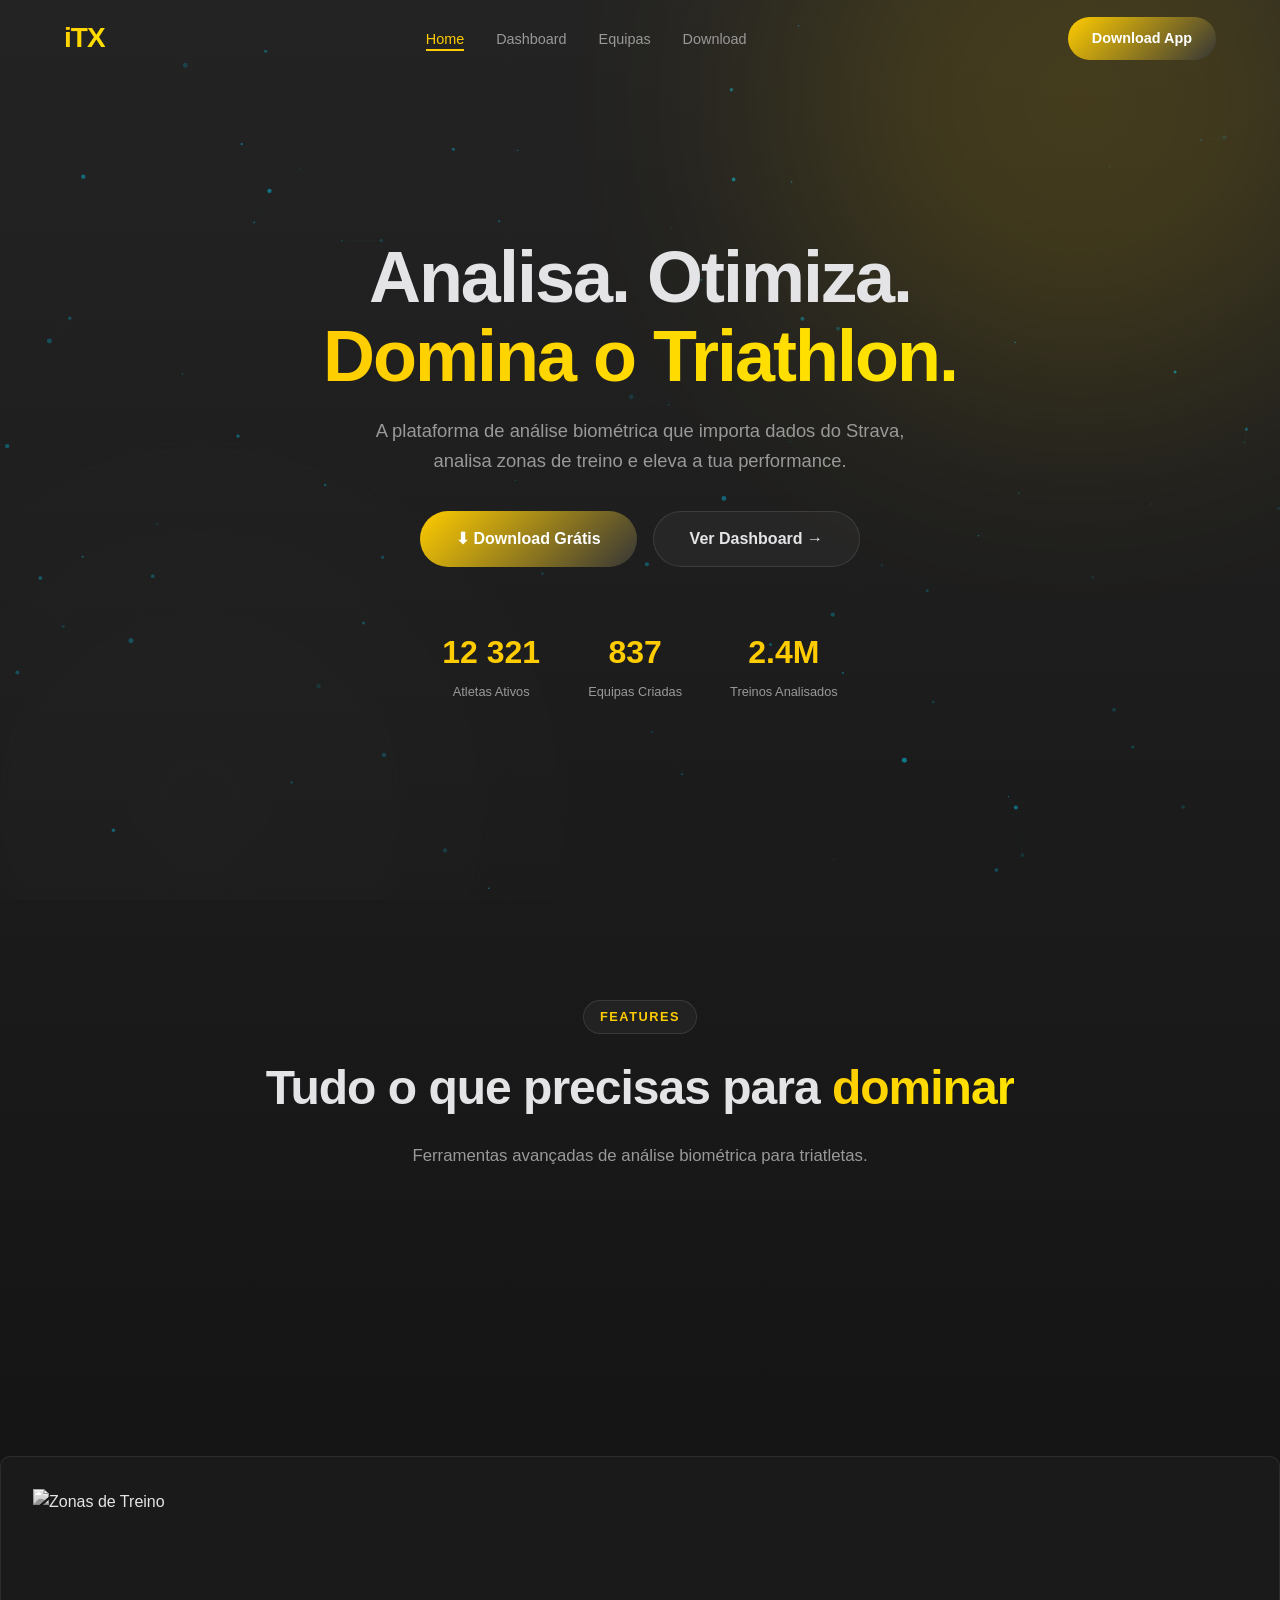
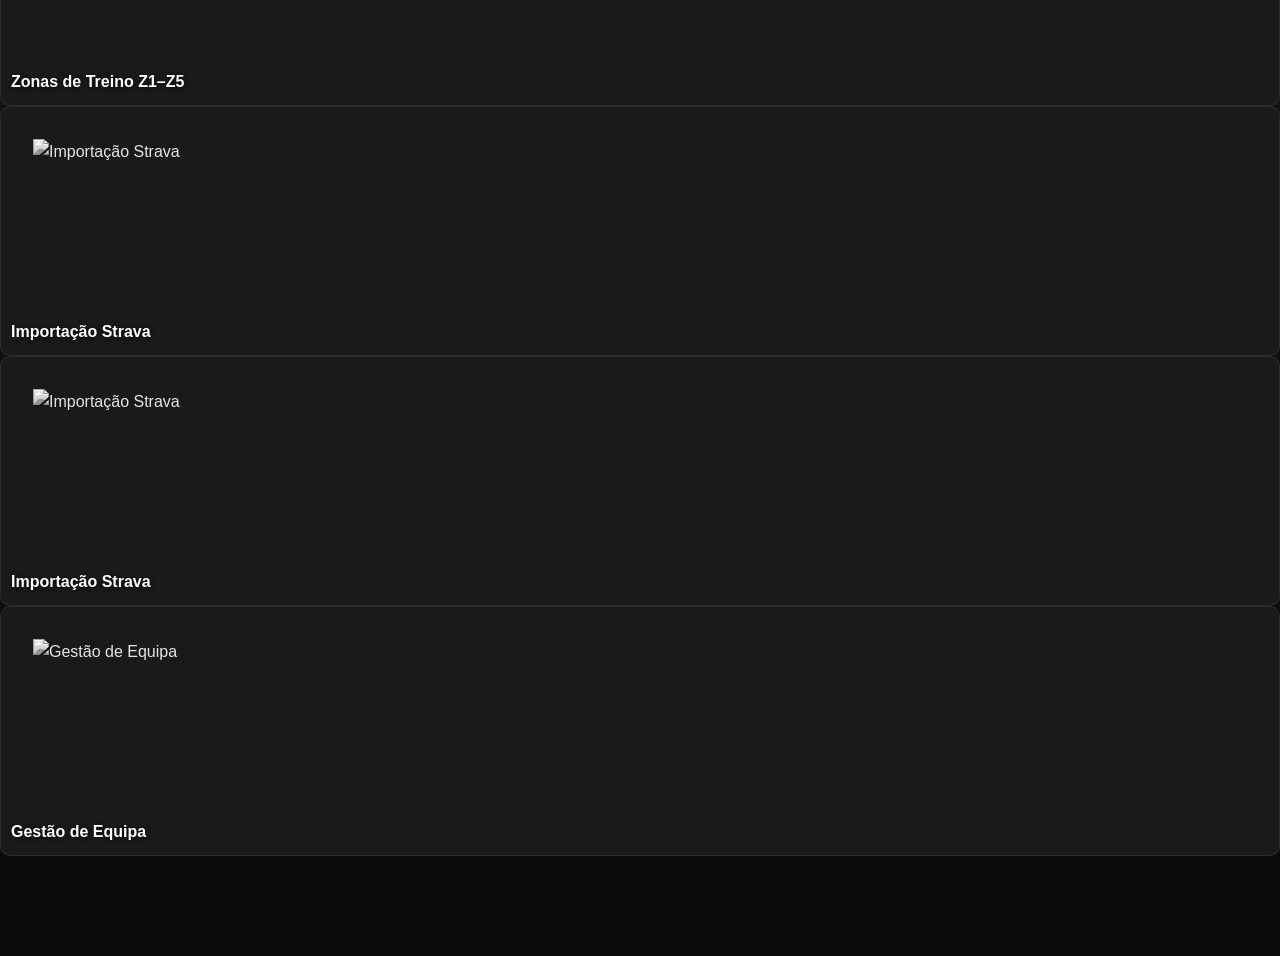
==== commit 67a95179: "Update image sources in feature cards" ====
--- a/index.html
+++ b/index.html
@@ -116,19 +116,19 @@
 
     <!-- Card 2 -->
     <div class="feature-card">
-      <img src="https://cdn.mos.cms.futurecdn.net/6SMFPfkesfo3VJgLJT7yLA-450-80.jpg" alt="Importação Strava" class="minha-imagem">
+      <img src="https://tse1.mm.bing.net/th/id/OIP.mgq06PzTIaF3Ek2VtNVN0QHaE-?r=0&rs=1&pid=ImgDetMain&o=7&rm=3" alt="Importação Strava" class="minha-imagem">
       <h3>Importação Strava</h3>
     </div>
 
     <!-- Card 3 -->
     <div class="feature-card">
-      <img src="https://tse3.mm.bing.net/th/id/OIP.SvMtjg2W2-2FKrYG_euT1gHaE7?r=0&rs=1&pid=ImgDetMain&o=7&rm=3" alt="Importação Strava" class="minha-imagem">
+      <img src="https://s.rfi.fr/media/display/e0f17c84-1139-11ea-8fb1-005056a99247/w:980/p:16x9/volta_da_franca.jpg" alt="Importação Strava" class="minha-imagem">
       <h3>Importação Strava</h3>
     </div>
 
     <!-- Card 4 -->
     <div class="feature-card">
-      <img src="https://tse3.mm.bing.net/th/id/OIP._GAlC9hhS2qosuyYgzfGvwHaDt?r=0&rs=1&pid=ImgDetMain&o=7&rm=3" alt="Gestão de Equipa" class="minha-imagem">
+      <img src="https://cdn.mos.cms.futurecdn.net/W2ZifqxatjD6QUdGsDQuFU.jpg" alt="Gestão de Equipa" class="minha-imagem">
       <h3>Gestão de Equipa</h3>
     </div>
   </div>
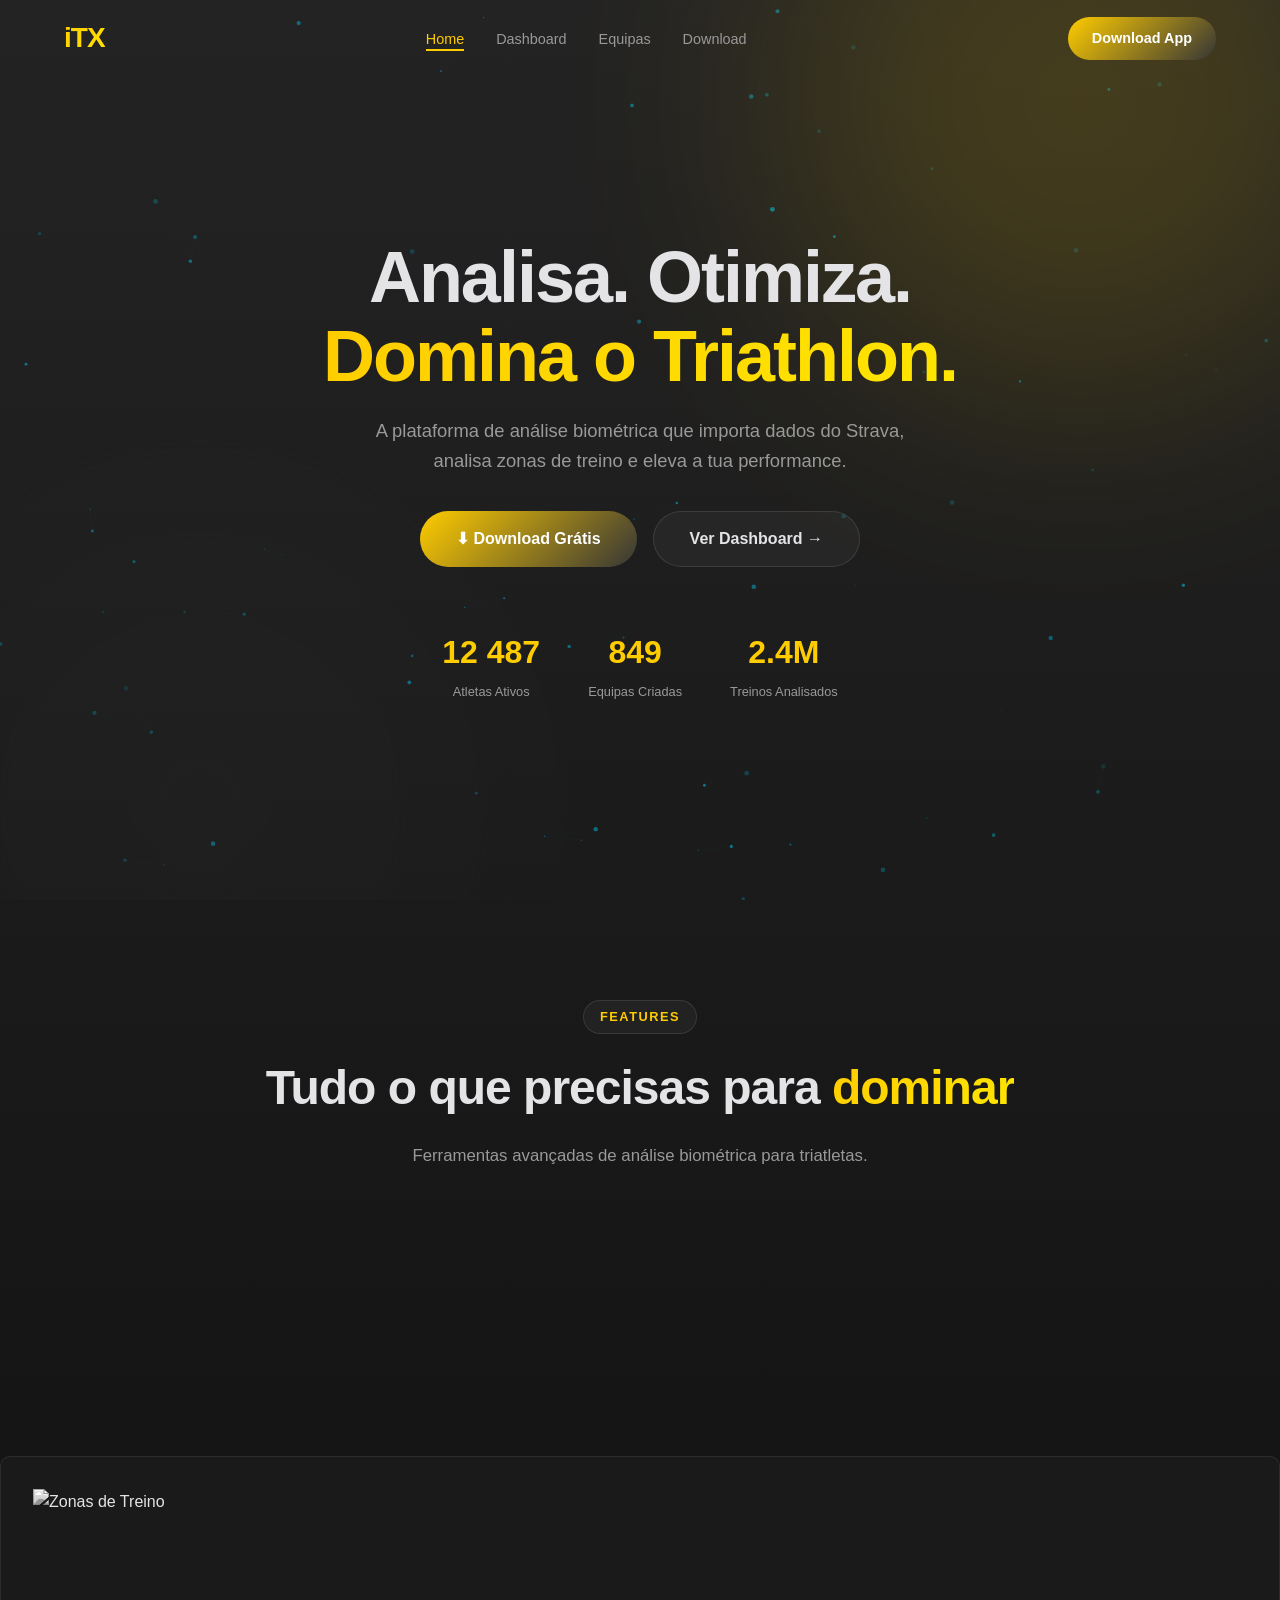
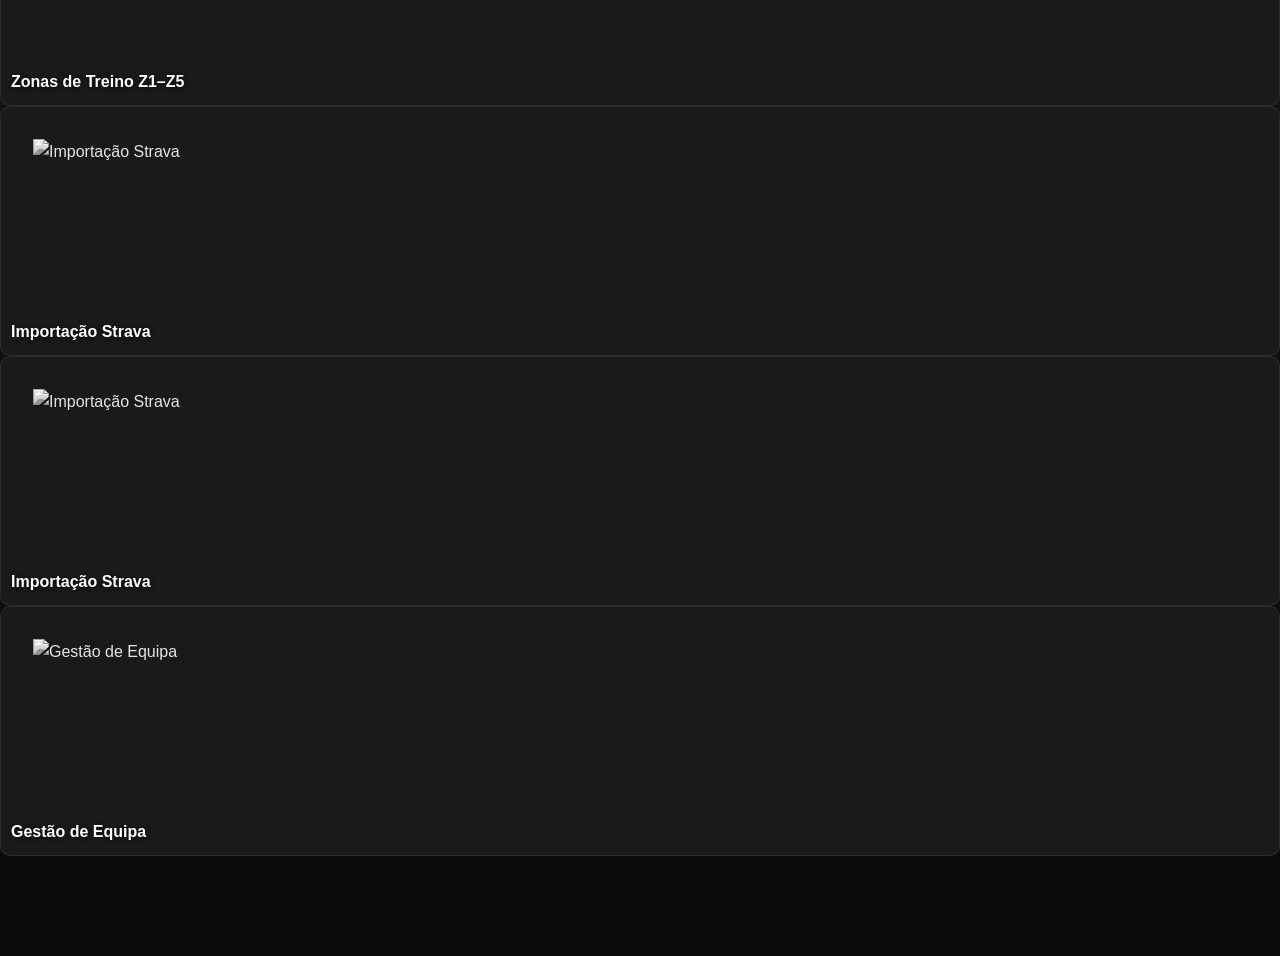
==== commit bbe0351a: "Update image source for feature card" ====
--- a/index.html
+++ b/index.html
@@ -122,7 +122,7 @@
 
     <!-- Card 3 -->
     <div class="feature-card">
-      <img src="https://s.rfi.fr/media/display/e0f17c84-1139-11ea-8fb1-005056a99247/w:980/p:16x9/volta_da_franca.jpg" alt="Importação Strava" class="minha-imagem">
+      <img src="https://tse1.mm.bing.net/th/id/OIP.7cfXo02lJDOfmULs_I9XpQHaFj?r=0&pid=ImgDet&w=474&h=355&rs=1&o=7&rm=3" alt="Importação Strava" class="minha-imagem">
       <h3>Importação Strava</h3>
     </div>
 
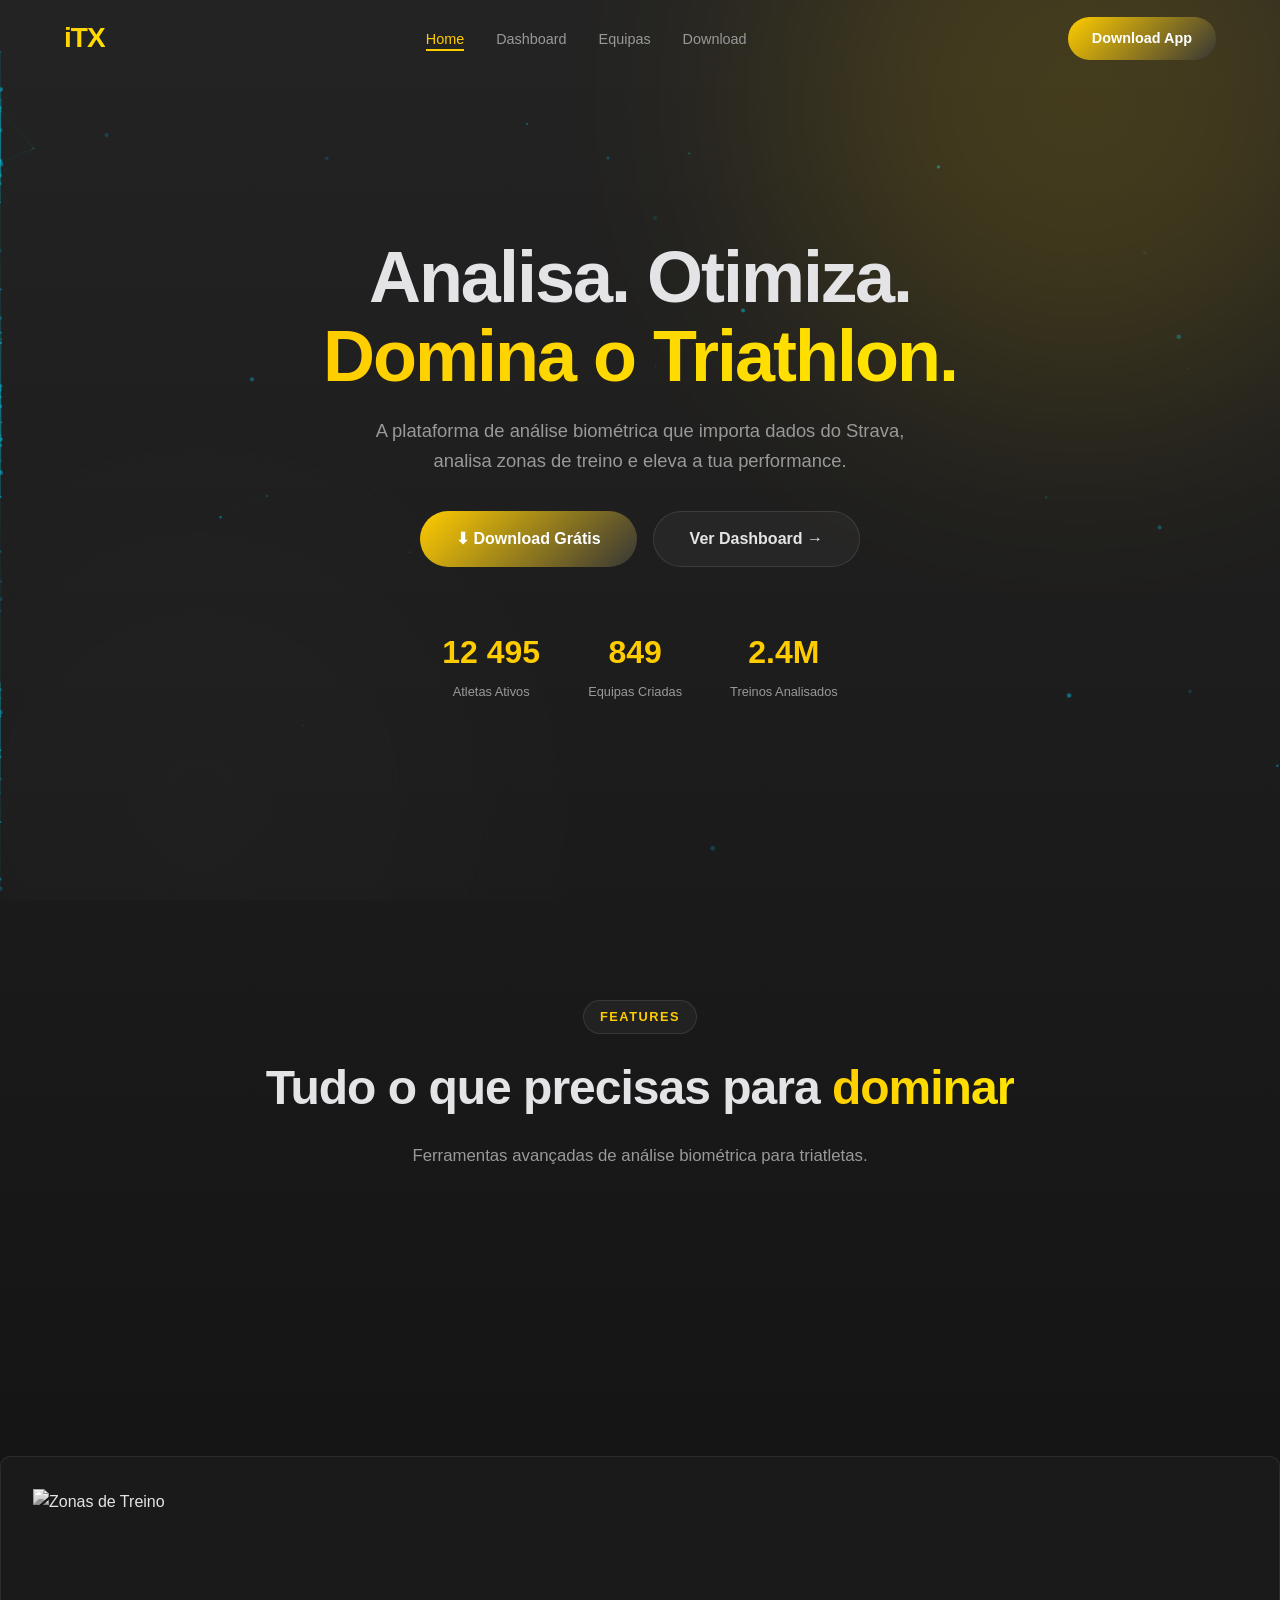
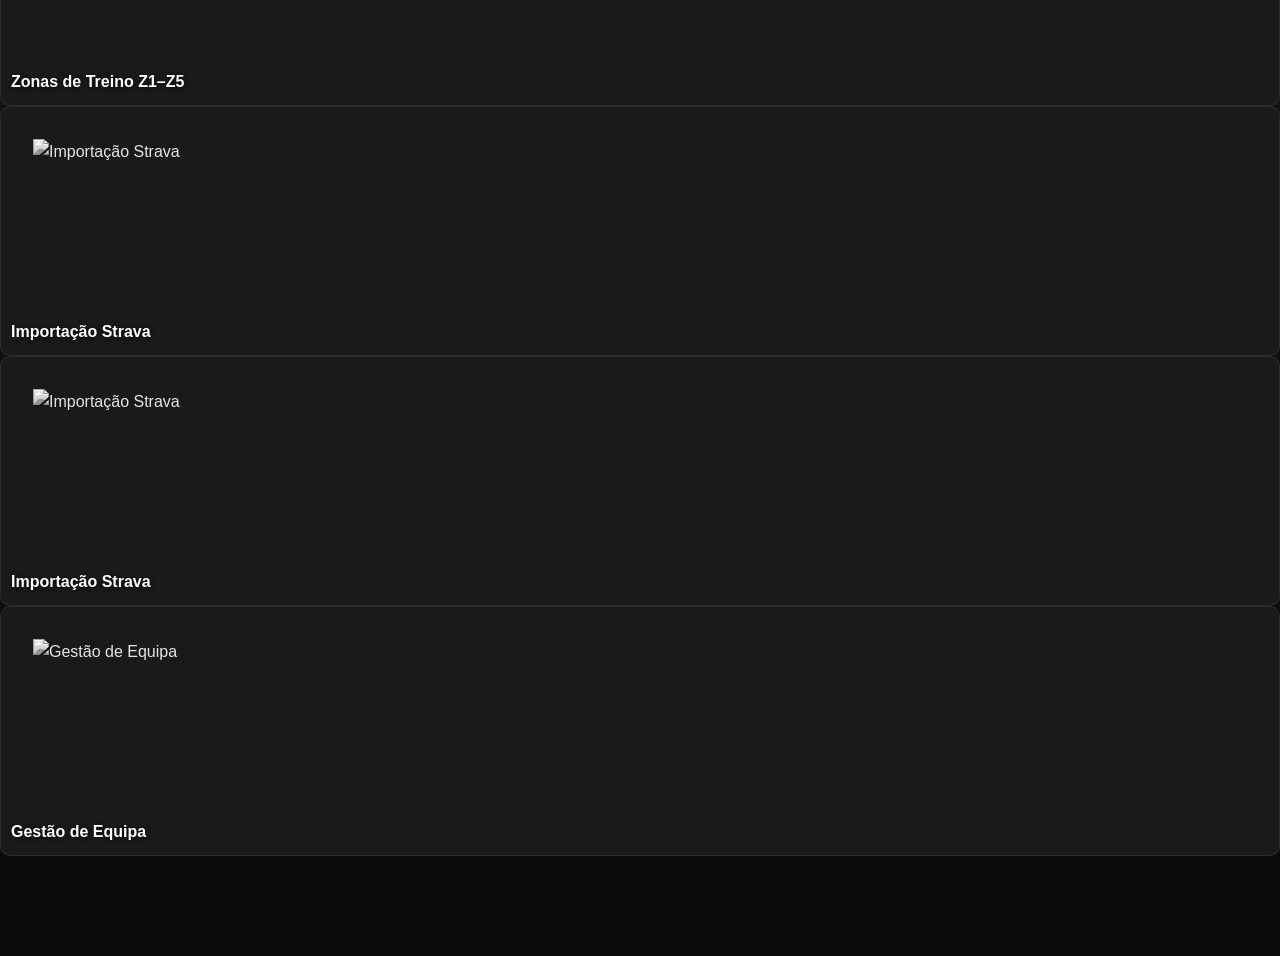
==== commit 389432aa: "Update index.html" ====
--- a/index.html
+++ b/index.html
@@ -116,13 +116,13 @@
 
     <!-- Card 2 -->
     <div class="feature-card">
-      <img src="https://tse1.mm.bing.net/th/id/OIP.mgq06PzTIaF3Ek2VtNVN0QHaE-?r=0&rs=1&pid=ImgDetMain&o=7&rm=3" alt="Importação Strava" class="minha-imagem">
+      <img src="https://cdn.mos.cms.futurecdn.net/wZvTKC5dreS8kf7hZuFQaj-1200-80.jpg" alt="Importação Strava" class="minha-imagem">
       <h3>Importação Strava</h3>
     </div>
 
     <!-- Card 3 -->
     <div class="feature-card">
-      <img src="https://tse1.mm.bing.net/th/id/OIP.7cfXo02lJDOfmULs_I9XpQHaFj?r=0&pid=ImgDet&w=474&h=355&rs=1&o=7&rm=3" alt="Importação Strava" class="minha-imagem">
+      <img src="https://bicycledesign.net/wp-content/uploads/2011/05/Zabriskie-USpro-TT.jpg" alt="Importação Strava" class="minha-imagem">
       <h3>Importação Strava</h3>
     </div>
 
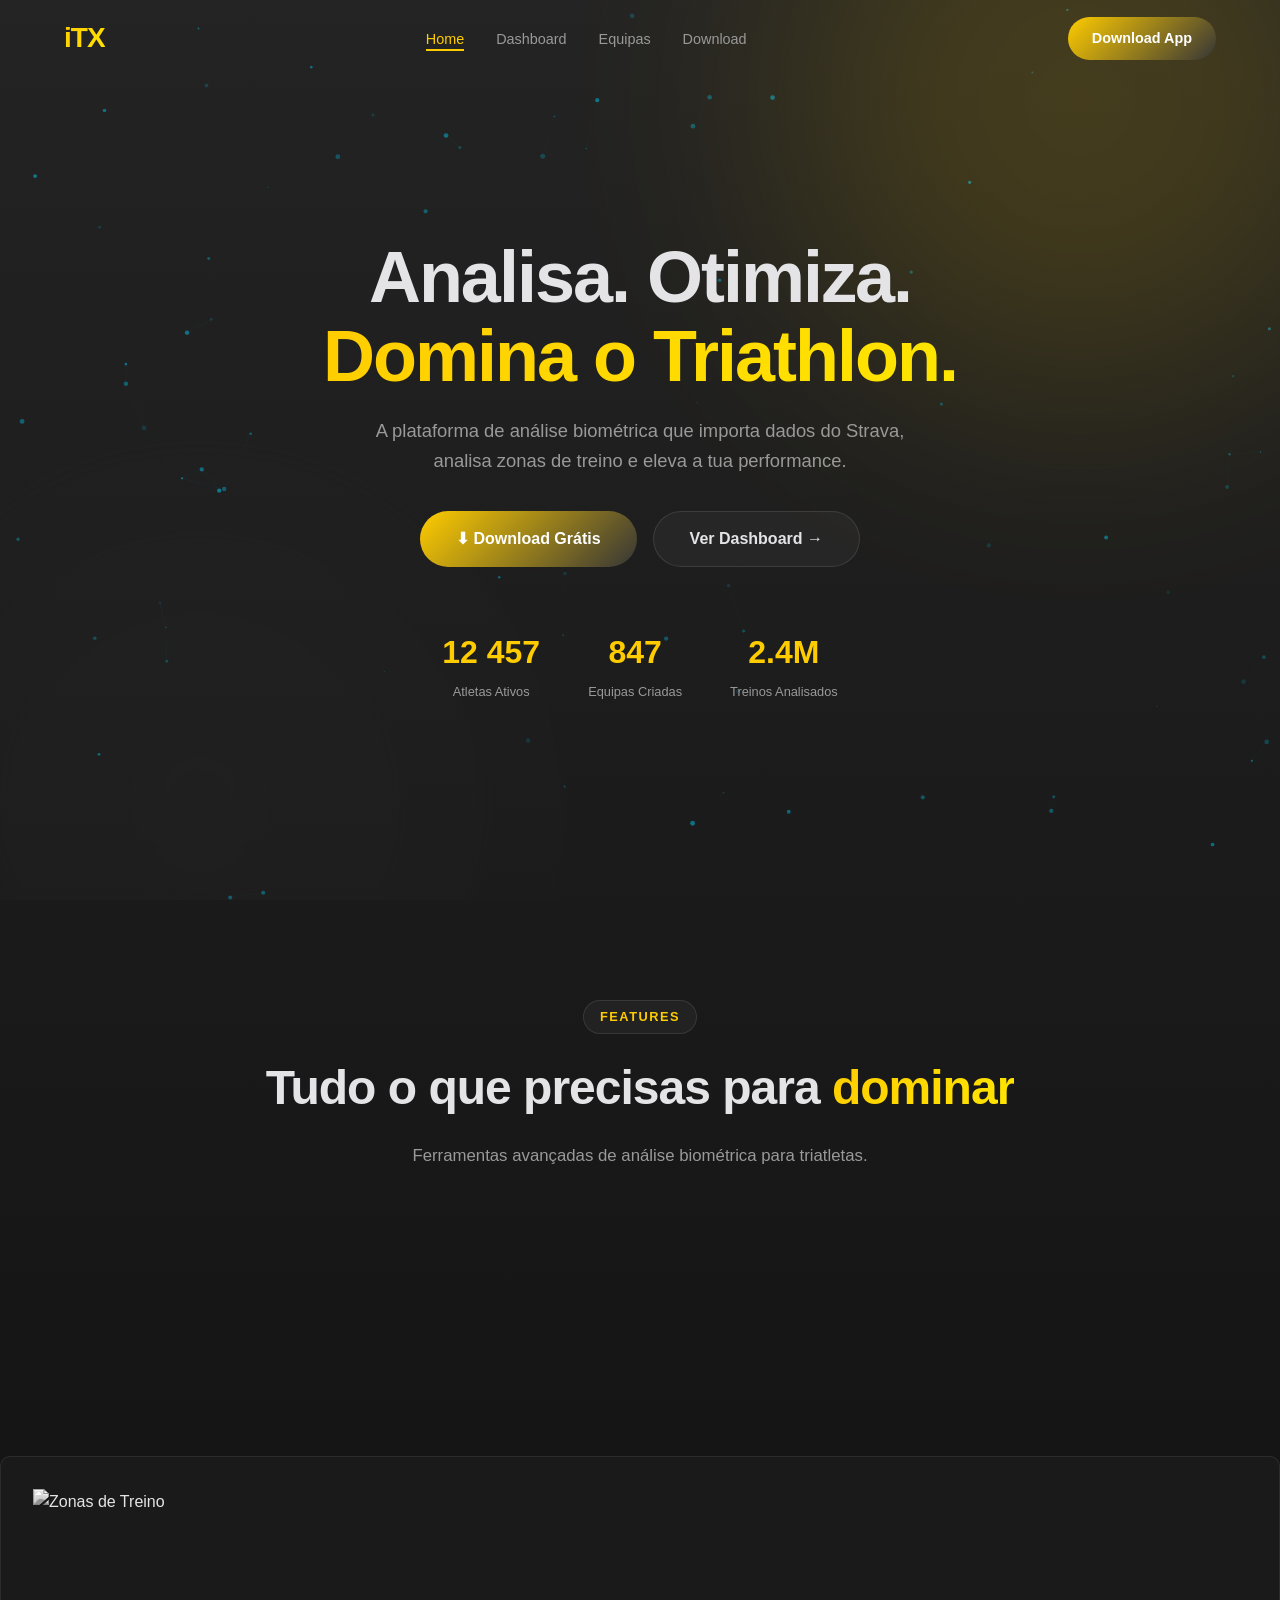
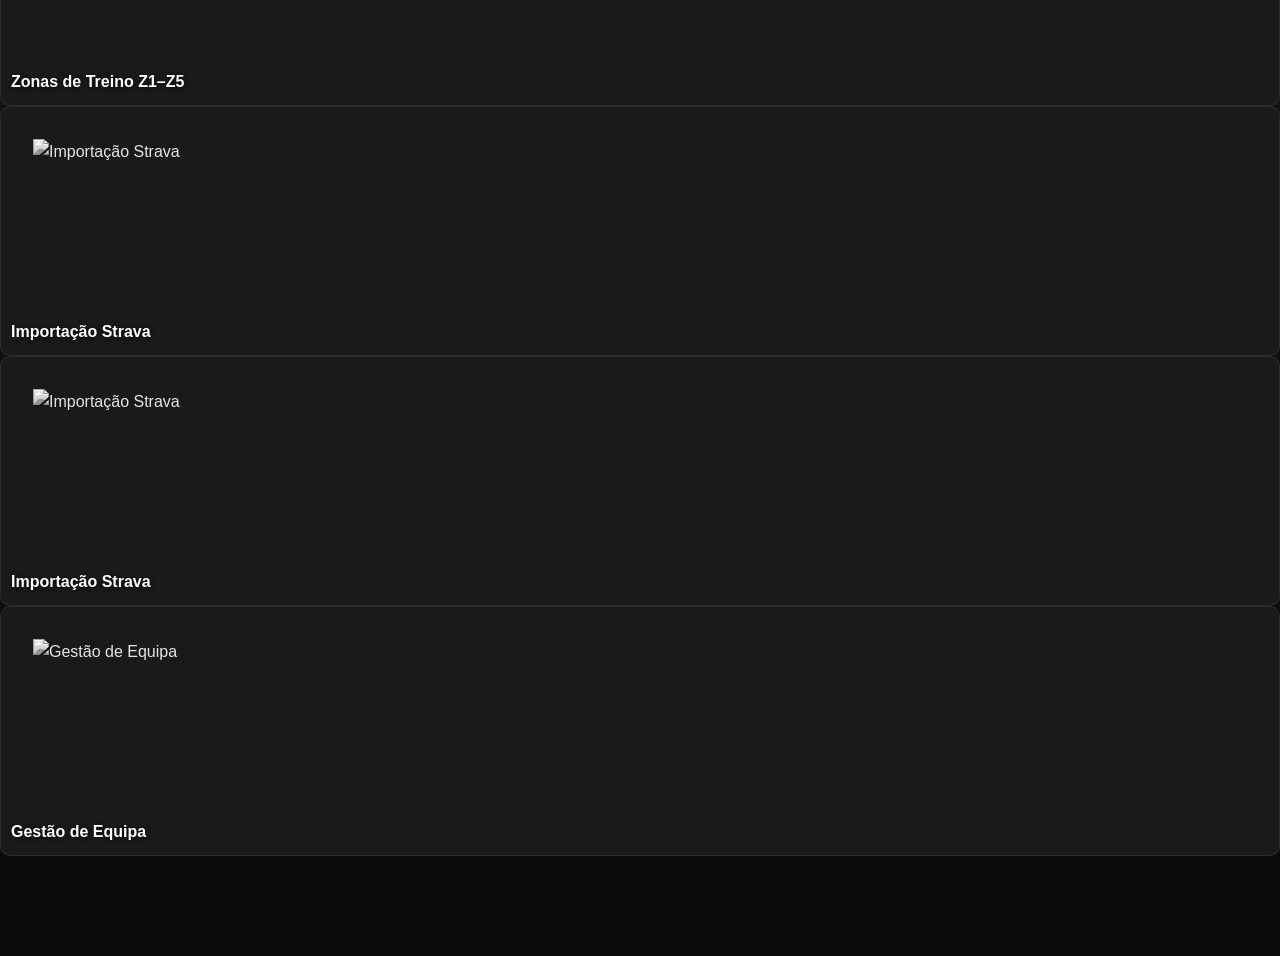
==== commit fdf993b5: "Update index.html" ====
--- a/index.html
+++ b/index.html
@@ -110,26 +110,27 @@
   <section>
     <!-- Card 1 -->
     <div class="feature-card">
+      <h3>Zonas de Treino Z1–Z5</h3>
       <img src="https://th.bing.com/th/id/R.bb0f7c78f700ab9ac6688da3b5086cfa?rik=JYllmGjwyQq37g&riu=http%3a%2f%2festaticos04.marca.com%2fmultimedia%2fjuegos-olimpicos%2fciclismo-pista%2f2016%2ffoton-ciclismo-pista.jpg&ehk=4uuXqbAcId4cYNTs7mXUwyfRypWR9WdDOHV%2fItPjon4%3d&risl=&pid=ImgRaw&r=0" alt="Zonas de Treino" class="minha-imagem">
-      <h3>Zonas de Treino Z1–Z5</h3>
     </div>
 
     <!-- Card 2 -->
     <div class="feature-card">
+      <h3>Importação Strava</h3>
       <img src="https://cdn.mos.cms.futurecdn.net/wZvTKC5dreS8kf7hZuFQaj-1200-80.jpg" alt="Importação Strava" class="minha-imagem">
-      <h3>Importação Strava</h3>
     </div>
 
     <!-- Card 3 -->
     <div class="feature-card">
+      <h3>Importação Strava</h3>
       <img src="https://bicycledesign.net/wp-content/uploads/2011/05/Zabriskie-USpro-TT.jpg" alt="Importação Strava" class="minha-imagem">
-      <h3>Importação Strava</h3>
+
     </div>
 
     <!-- Card 4 -->
     <div class="feature-card">
+      <h3>Gestão de Equipa</h3>
       <img src="https://cdn.mos.cms.futurecdn.net/W2ZifqxatjD6QUdGsDQuFU.jpg" alt="Gestão de Equipa" class="minha-imagem">
-      <h3>Gestão de Equipa</h3>
     </div>
   </div>
   </section>
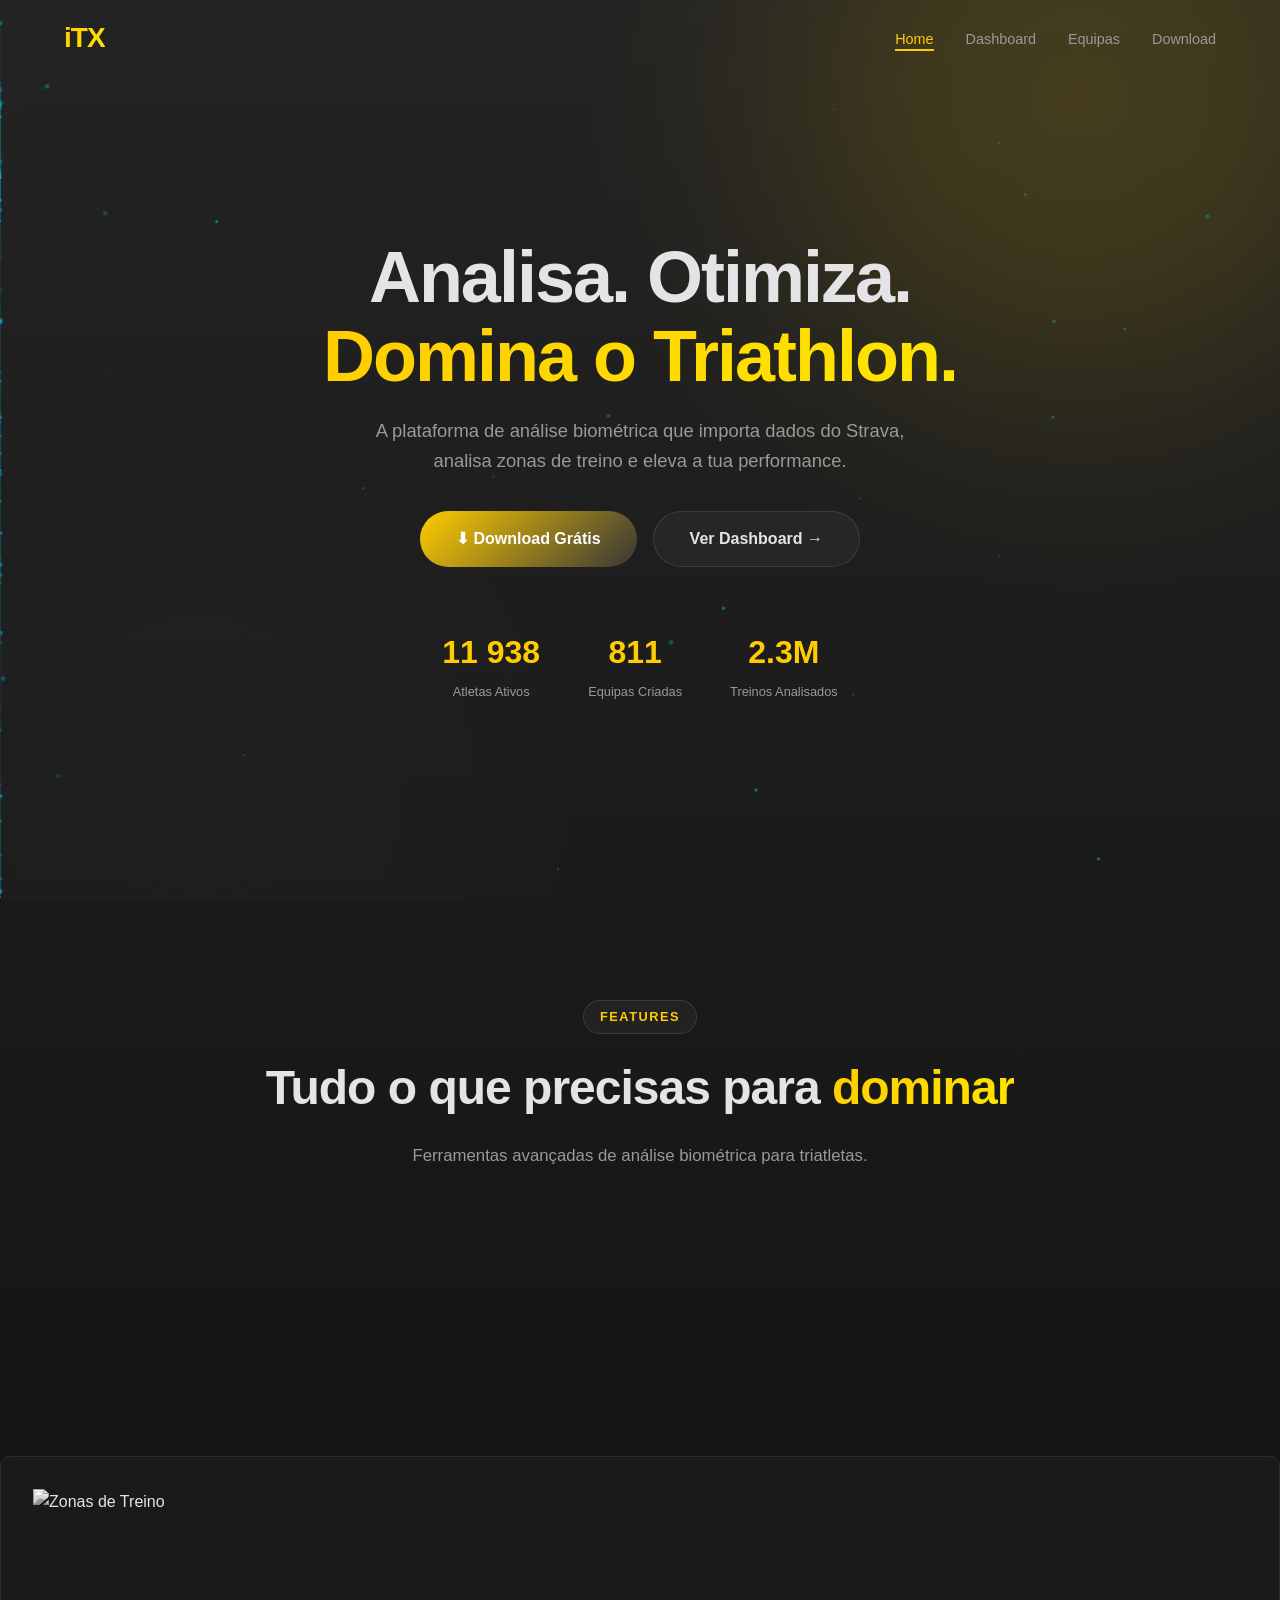
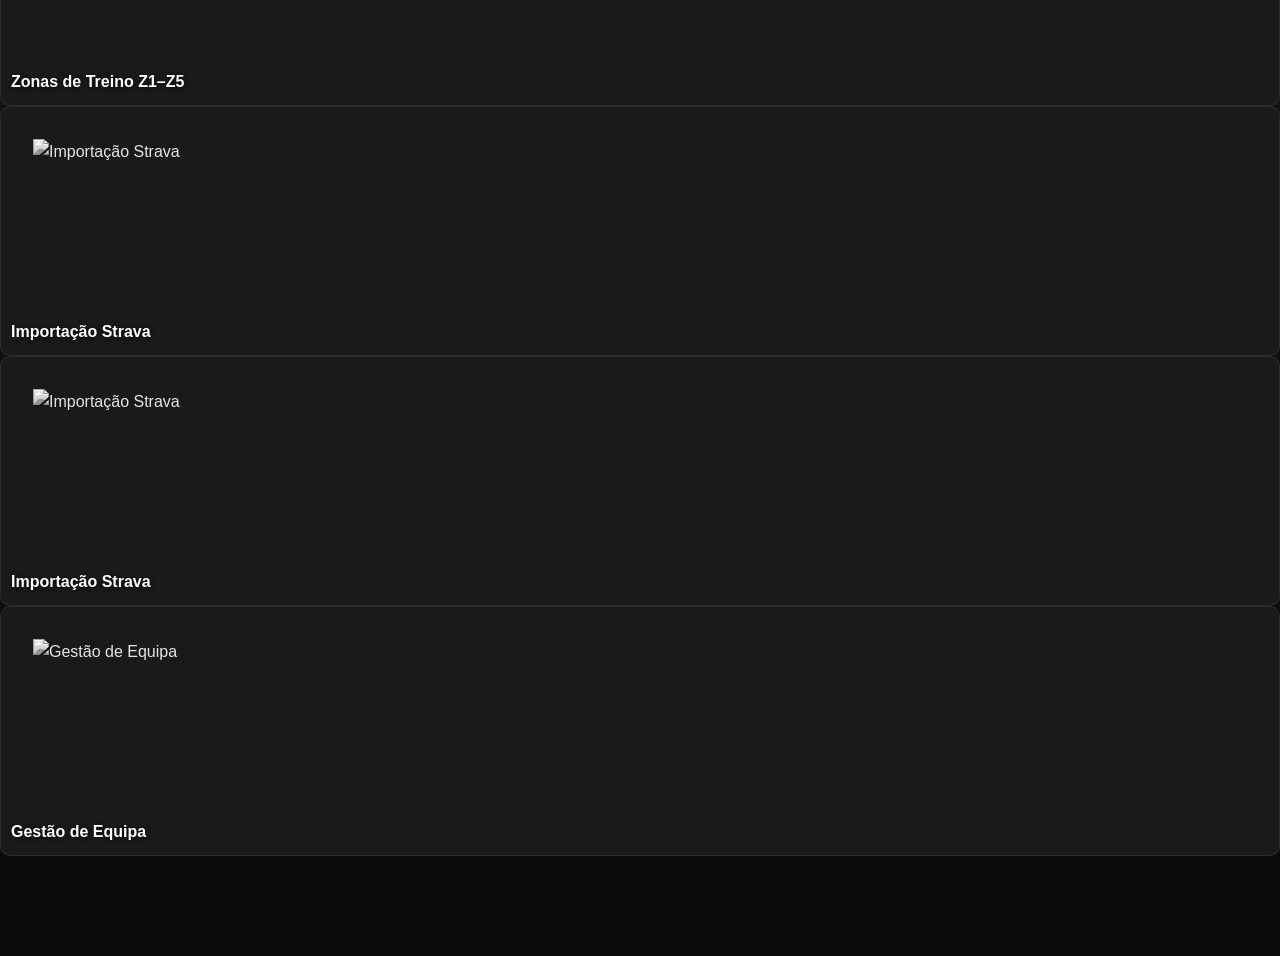
==== commit 630a6c42: "Remove 'Download App' link from navigation" ====
--- a/index.html
+++ b/index.html
@@ -70,7 +70,6 @@
       <li><a href="teams.html">Equipas</a></li>
       <li><a href="download.html">Download</a></li>
     </ul>
-    <a href="download.html" class="nav-cta">Download App</a>
     <button class="hamburger" id="hamburger" aria-label="Abrir Menu">
       <span></span><span></span><span></span>
     </button>
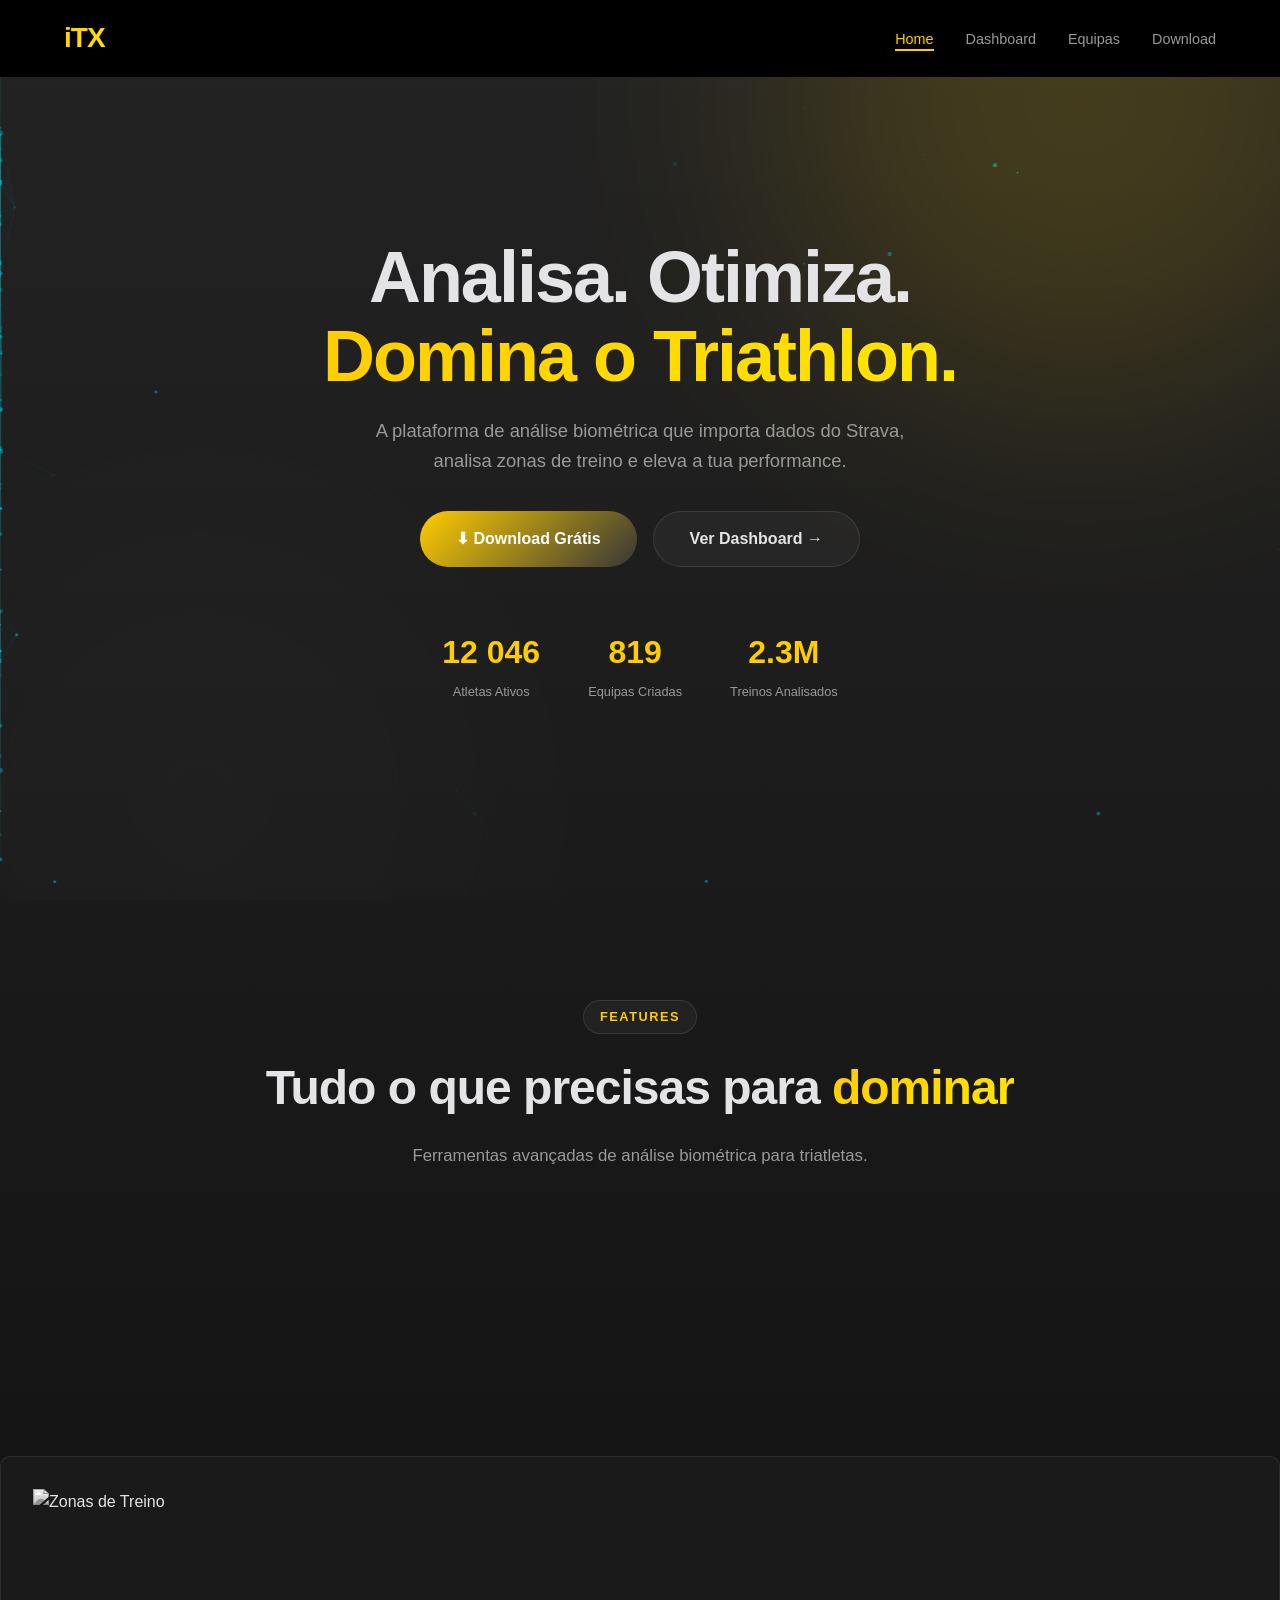
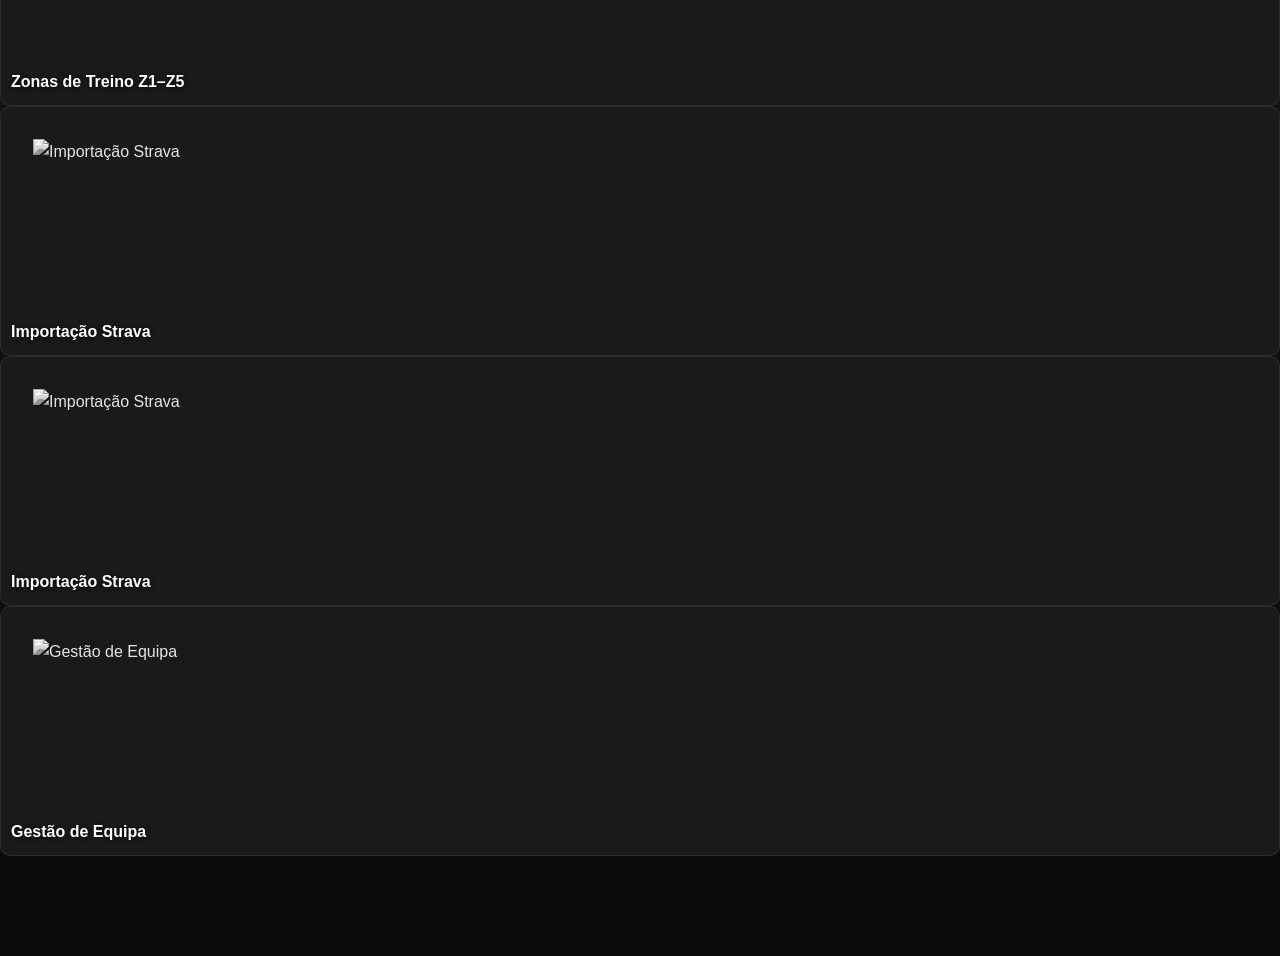
==== commit 5f36b0af: "Update index.html" ====
--- a/index.html
+++ b/index.html
@@ -61,7 +61,7 @@
 <body>
 
 <!-- NAVBAR -->
-<nav class="navbar" id="navbar">
+<nav class="navbar" id="navbar" style="background-color:black">
   <div class="container">
     <a href="index.html" class="nav-logo">iTX</a>
     <ul class="nav-links" id="navLinks">
